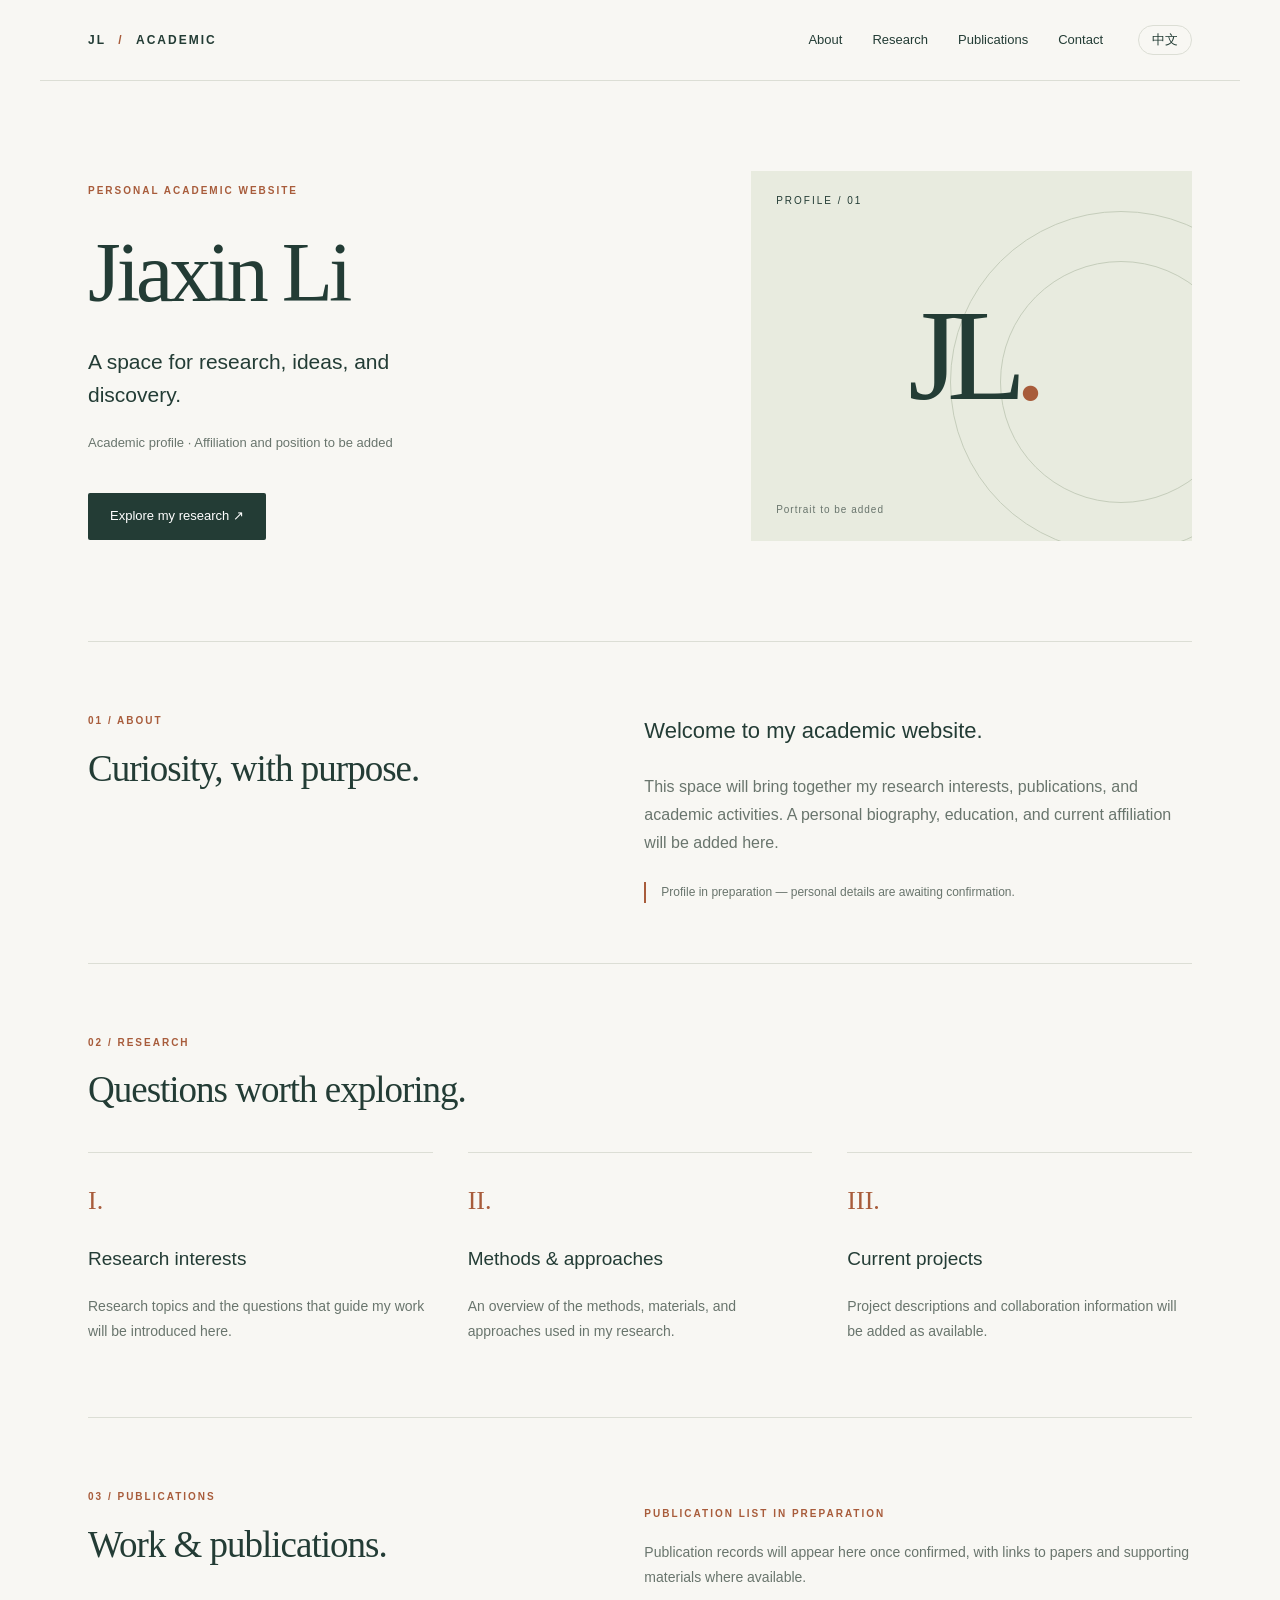
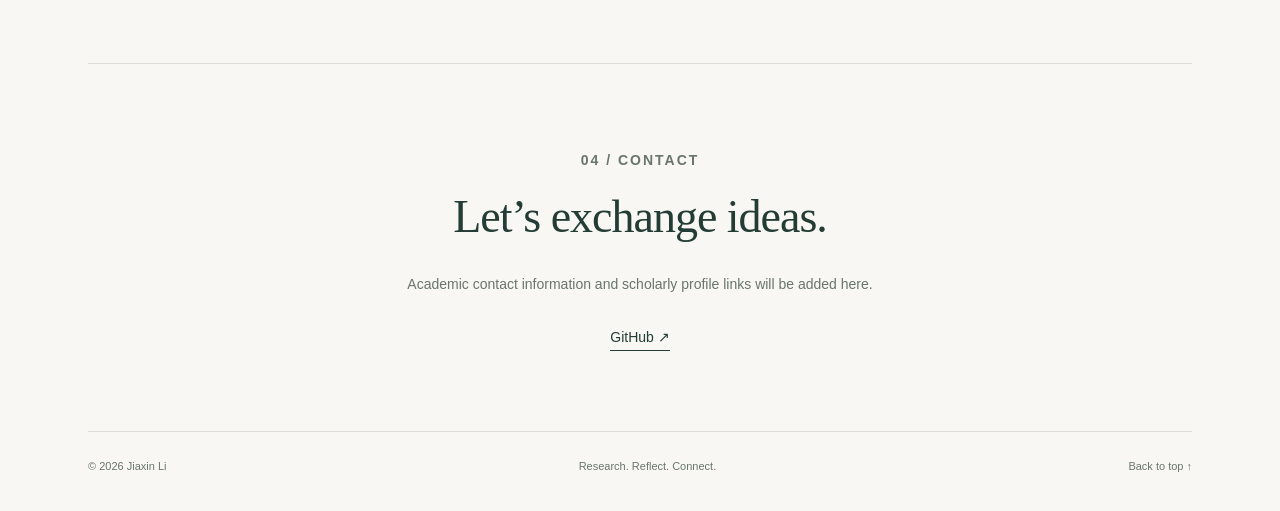
==== index.html @ 2c32c88d "Create bilingual academic homepage and Pages deployment" ====
<!doctype html>
<html lang="en">
<head>
<meta charset="utf-8"><meta name="viewport" content="width=device-width,initial-scale=1">
<meta name="description" content="Jiaxin Li — academic profile, research, and publications.">
<title>Jiaxin Li · Academic Profile</title>
<link rel="stylesheet" href="style.css"><script src="script.js" defer></script>
</head>
<body>
<header class="topbar"><a class="wordmark" href="#home">JL<span> / </span>ACADEMIC</a><nav aria-label="Main navigation"><a href="#about" data-en="About" data-zh="关于">About</a><a href="#research" data-en="Research" data-zh="研究">Research</a><a href="#publications" data-en="Publications" data-zh="论文">Publications</a><a href="#contact" data-en="Contact" data-zh="联系">Contact</a></nav><button id="language" type="button" aria-label="Switch to Chinese">中文</button></header>
<main id="home">
<section class="hero"><div class="hero-copy"><p class="eyebrow" data-en="PERSONAL ACADEMIC WEBSITE" data-zh="个人学术主页">PERSONAL ACADEMIC WEBSITE</p><h1 data-en="Jiaxin Li" data-zh="李佳鑫">Jiaxin Li</h1><p class="hero-subtitle" data-en="A space for research, ideas, and discovery." data-zh="记录研究，分享思考，探索新知。">A space for research, ideas, and discovery.</p><p class="muted" data-en="Academic profile · Affiliation and position to be added" data-zh="学术档案 · 学校与职位待补充">Academic profile · Affiliation and position to be added</p><a class="primary" href="#research" data-en="Explore my research ↗" data-zh="了解我的研究 ↗">Explore my research ↗</a></div><div class="portrait" role="img" aria-label="Monogram placeholder; personal portrait to be added"><span class="portrait-label">PROFILE / 01</span><span class="monogram">JL<span>.</span></span><span class="portrait-caption" data-en="Portrait to be added" data-zh="个人照片待添加">Portrait to be added</span></div></section>
<section id="about" class="section about"><div><p class="eyebrow">01 / <span data-en="ABOUT" data-zh="关于我">ABOUT</span></p><h2 data-en="Curiosity, with purpose." data-zh="以好奇心，探索有意义的问题。">Curiosity, with purpose.</h2></div><div class="section-content"><p class="lead" data-en="Welcome to my academic website." data-zh="欢迎来到我的个人学术主页。">Welcome to my academic website.</p><p data-en="This space will bring together my research interests, publications, and academic activities. A personal biography, education, and current affiliation will be added here." data-zh="这里将汇集我的研究兴趣、论文成果与学术动态。个人简介、教育背景及目前所在机构将在此补充。">This space will bring together my research interests, publications, and academic activities. A personal biography, education, and current affiliation will be added here.</p><div class="note" data-en="Profile in preparation — personal details are awaiting confirmation." data-zh="资料整理中 — 个人信息有待确认。">Profile in preparation — personal details are awaiting confirmation.</div></div></section>
<section id="research" class="section"><div class="section-heading"><p class="eyebrow">02 / <span data-en="RESEARCH" data-zh="研究方向">RESEARCH</span></p><h2 data-en="Questions worth exploring." data-zh="探索值得研究的问题。">Questions worth exploring.</h2></div><div class="research-grid"><article><span class="card-number">I.</span><h3 data-en="Research interests" data-zh="研究兴趣">Research interests</h3><p data-en="Research topics and the questions that guide my work will be introduced here." data-zh="将在这里介绍研究主题与核心问题。">Research topics and the questions that guide my work will be introduced here.</p></article><article><span class="card-number">II.</span><h3 data-en="Methods & approaches" data-zh="研究方法">Methods & approaches</h3><p data-en="An overview of the methods, materials, and approaches used in my research." data-zh="将在这里介绍研究所采用的方法、材料与分析路径。">An overview of the methods, materials, and approaches used in my research.</p></article><article><span class="card-number">III.</span><h3 data-en="Current projects" data-zh="在研项目">Current projects</h3><p data-en="Project descriptions and collaboration information will be added as available." data-zh="将在资料确认后补充在研项目介绍与合作信息。">Project descriptions and collaboration information will be added as available.</p></article></div></section>
<section id="publications" class="section publications"><div><p class="eyebrow">03 / <span data-en="PUBLICATIONS" data-zh="论文成果">PUBLICATIONS</span></p><h2 data-en="Work & publications." data-zh="研究成果与学术论文。">Work & publications.</h2></div><div class="publication-empty"><span class="small-label" data-en="PUBLICATION LIST IN PREPARATION" data-zh="论文列表整理中">PUBLICATION LIST IN PREPARATION</span><p data-en="Publication records will appear here once confirmed, with links to papers and supporting materials where available." data-zh="论文信息确认后将在此展示，并提供可用的论文与补充材料链接。">Publication records will appear here once confirmed, with links to papers and supporting materials where available.</p></div></section>
<section id="contact" class="section contact"><p class="eyebrow">04 / <span data-en="CONTACT" data-zh="联系">CONTACT</span></p><h2 data-en="Let’s exchange ideas." data-zh="让想法在交流中生长。">Let’s exchange ideas.</h2><p data-en="Academic contact information and scholarly profile links will be added here." data-zh="公开学术邮箱与学术档案链接将在此补充。">Academic contact information and scholarly profile links will be added here.</p><a class="text-link" href="https://github.com/lijiaxin0902" target="_blank" rel="noopener noreferrer">GitHub ↗</a></section>
</main><footer><span>© <span id="year"></span> Jiaxin Li</span><span data-en="Research. Reflect. Connect." data-zh="研究 · 思考 · 连接">Research. Reflect. Connect.</span><a href="#home" data-en="Back to top ↑" data-zh="返回顶部 ↑">Back to top ↑</a></footer>
</body></html>
---- style.css ----
:root{--paper:#f8f7f3;--ink:#233c35;--muted:#69756d;--line:#dcded5;--accent:#a85c3b}*{box-sizing:border-box}html{scroll-behavior:smooth;scroll-padding-top:95px}body{margin:0;background:var(--paper);color:var(--ink);font-family:Arial,"Microsoft YaHei",sans-serif;font-size:16px;line-height:1.75}a{color:inherit;text-decoration:none}button,a{-webkit-tap-highlight-color:transparent}a:focus-visible,button:focus-visible{outline:3px solid var(--accent);outline-offset:5px}.topbar{max-width:1200px;margin:auto;padding:25px 48px;display:flex;align-items:center;gap:35px;border-bottom:1px solid var(--line)}.wordmark{font-size:12px;font-weight:700;letter-spacing:2px;white-space:nowrap}.wordmark span{color:var(--accent);padding:0 7px}nav{display:flex;gap:30px;margin-left:auto;font-size:13px}nav a:hover,.text-link:hover{color:var(--accent)}button{border:1px solid var(--line);border-radius:20px;padding:5px 13px;color:var(--ink);background:transparent;cursor:pointer}main,footer{max-width:1104px;margin:auto}.hero{display:grid;grid-template-columns:1.3fr 1fr;align-items:center;gap:90px;padding:90px 0 100px}.eyebrow,.small-label{font-size:10px;letter-spacing:2px;font-weight:700;color:var(--accent)}h1,h2,.monogram{font-family:Georgia,"Songti SC",serif;font-weight:400;line-height:1.15}h1{font-size:84px;letter-spacing:-4px;margin:25px 0}h2{font-size:37px;letter-spacing:-1px;margin:18px 0 28px}h3{font-size:19px;font-weight:500}.hero-subtitle{font-size:21px;max-width:390px;line-height:1.55}.muted{font-size:13px;color:var(--muted)}.primary{display:inline-block;margin-top:25px;background:var(--ink);color:white;padding:12px 22px;font-size:13px;border-radius:2px}.primary:hover{background:#3c574c}.portrait{height:370px;background:#e8ebdf;position:relative;overflow:hidden;display:flex;align-items:center;justify-content:center}.portrait:before,.portrait:after{content:"";position:absolute;border:1px solid #c5cdbb;border-radius:50%;width:340px;height:340px;right:-100px;top:40px}.portrait:after{width:240px;height:240px;right:-50px;top:90px}.monogram{font-size:130px;z-index:1;letter-spacing:-12px}.monogram span{color:var(--accent)}.portrait-label,.portrait-caption{position:absolute;left:25px;font-size:10px;letter-spacing:2px}.portrait-label{top:21px}.portrait-caption{bottom:23px;color:var(--muted);letter-spacing:1px}.section{padding:60px 0;border-top:1px solid var(--line)}.about{display:grid;grid-template-columns:1fr 1.2fr;gap:100px}.section-content p{color:var(--muted)}.section-content .lead{font-size:22px;color:var(--ink);margin-top:10px}.note{font-size:12px;border-left:2px solid var(--accent);padding-left:15px;margin-top:25px;color:var(--muted)}.research-grid{display:grid;grid-template-columns:repeat(3,1fr);gap:35px;margin-top:40px}.research-grid article{border-top:1px solid var(--line);padding:25px 0 0}.card-number{font-family:Georgia,serif;font-size:26px;color:var(--accent)}.research-grid p,.publication-empty p,.contact p{font-size:14px;color:var(--muted)}.publications{display:grid;grid-template-columns:1fr 1.2fr;gap:100px}.publication-empty{padding-top:20px}.contact{text-align:center;padding:70px 0 80px}.contact h2{font-size:46px}.text-link{display:inline-block;border-bottom:1px solid var(--ink);margin-top:15px;font-size:14px}footer{display:flex;justify-content:space-between;border-top:1px solid var(--line);padding:25px 0 35px;font-size:11px;color:var(--muted)}@media(min-width:1500px){.hero{padding-top:110px;padding-bottom:120px}}@media(max-width:1200px){main,footer{margin-left:48px;margin-right:48px}.hero{gap:50px}h1{font-size:72px}}@media(max-width:760px){.topbar{padding:20px 24px;gap:15px;flex-wrap:wrap}.wordmark{margin-right:auto}nav{order:3;width:100%;justify-content:space-between;gap:10px;font-size:12px}main,footer{margin-left:24px;margin-right:24px}.hero{grid-template-columns:1fr;gap:35px;padding:48px 0}.hero h1{font-size:64px}.portrait{height:280px}.about,.publications{grid-template-columns:1fr;gap:5px}.section{padding:40px 0}h2{font-size:32px}.research-grid{grid-template-columns:1fr;gap:20px;margin-top:20px}.research-grid article{padding-top:18px}.research-grid h3{margin:8px 0}.contact h2{font-size:36px}footer{flex-wrap:wrap;gap:15px}footer>span:nth-child(2){display:none}}@media(prefers-reduced-motion:reduce){html{scroll-behavior:auto}}
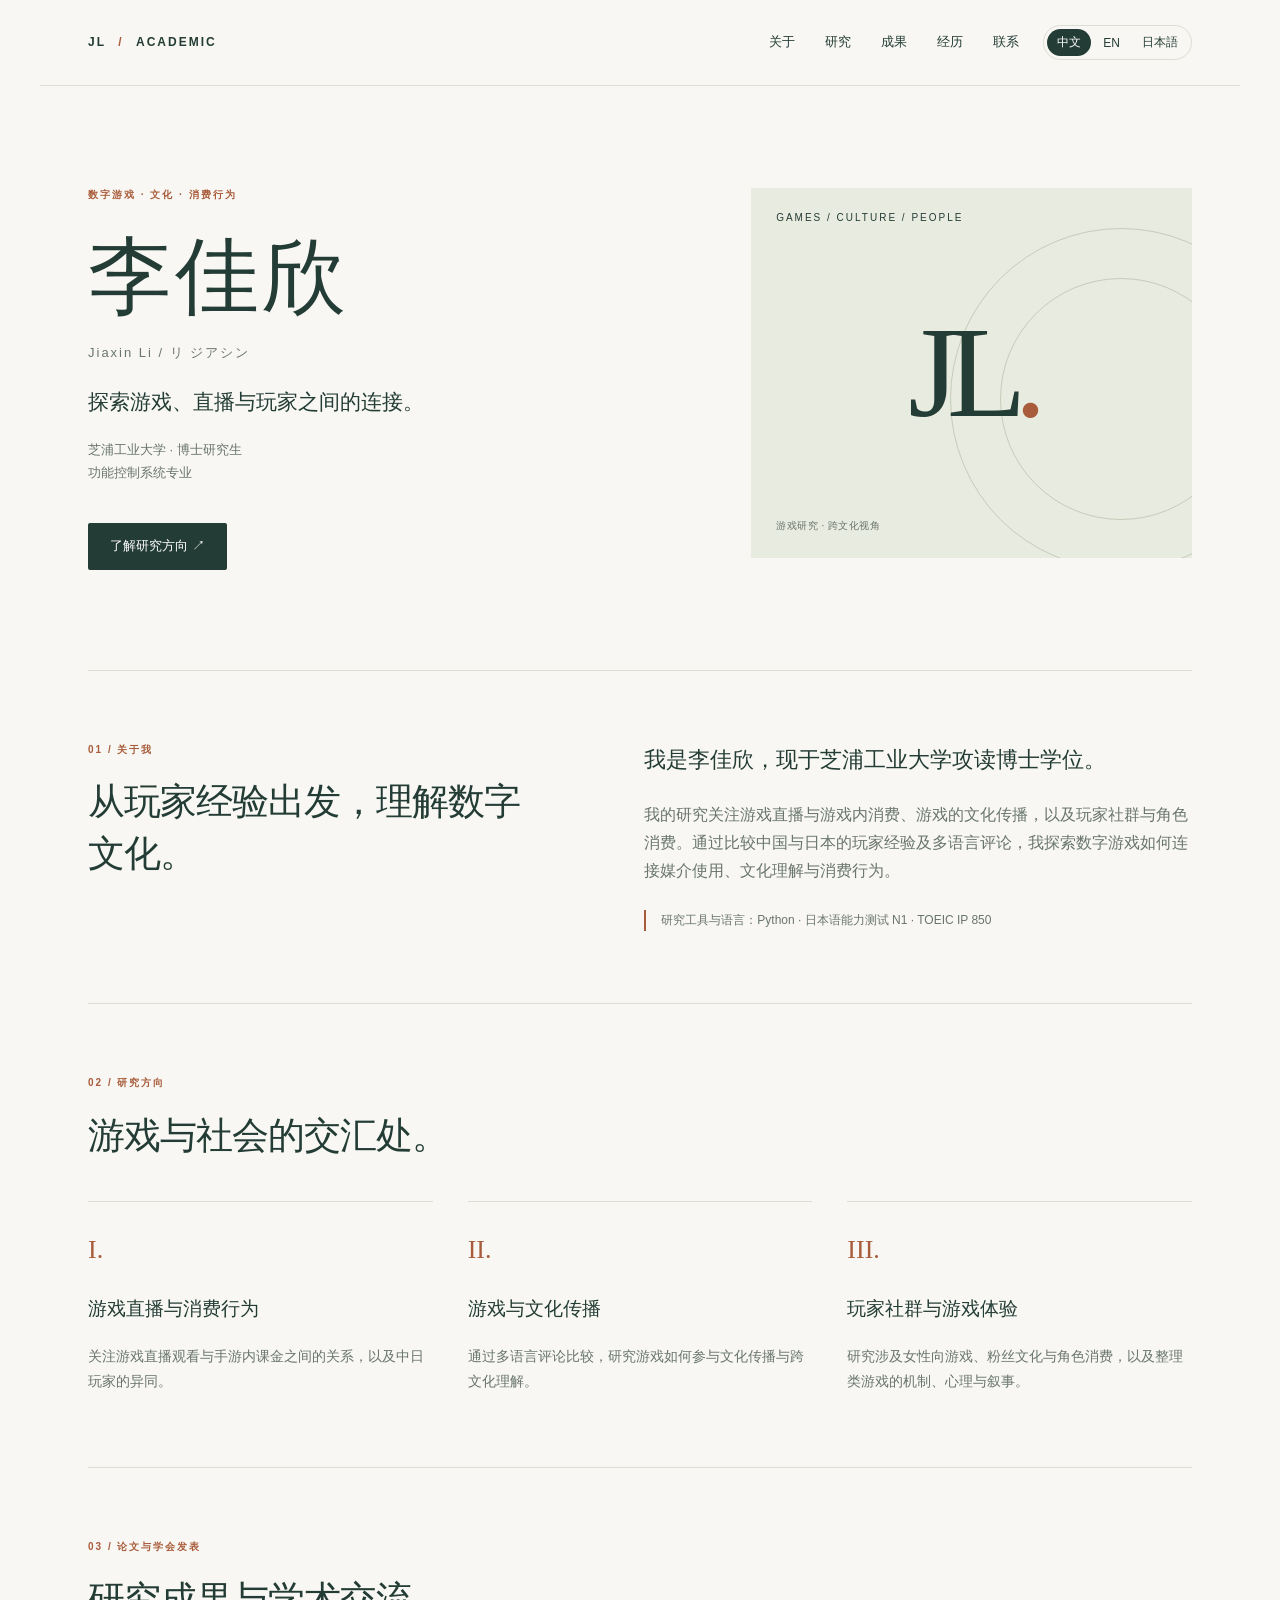
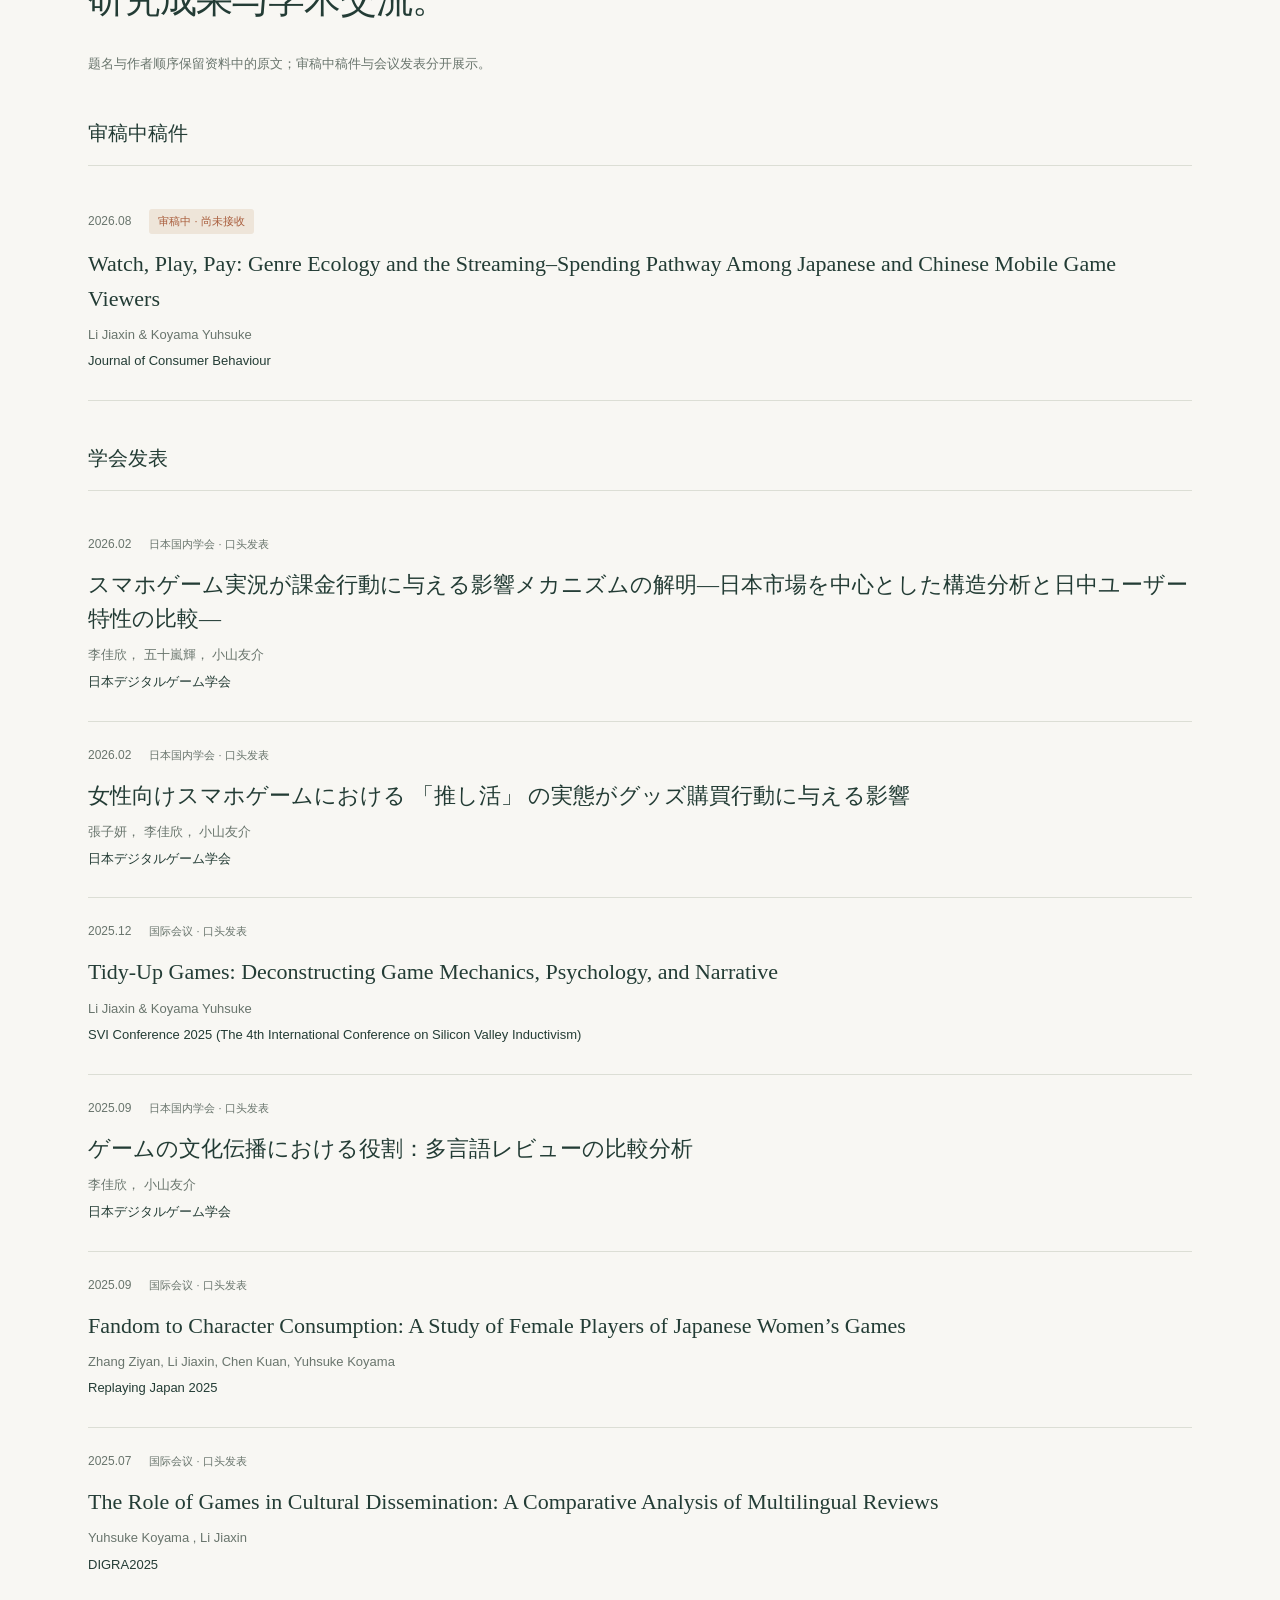
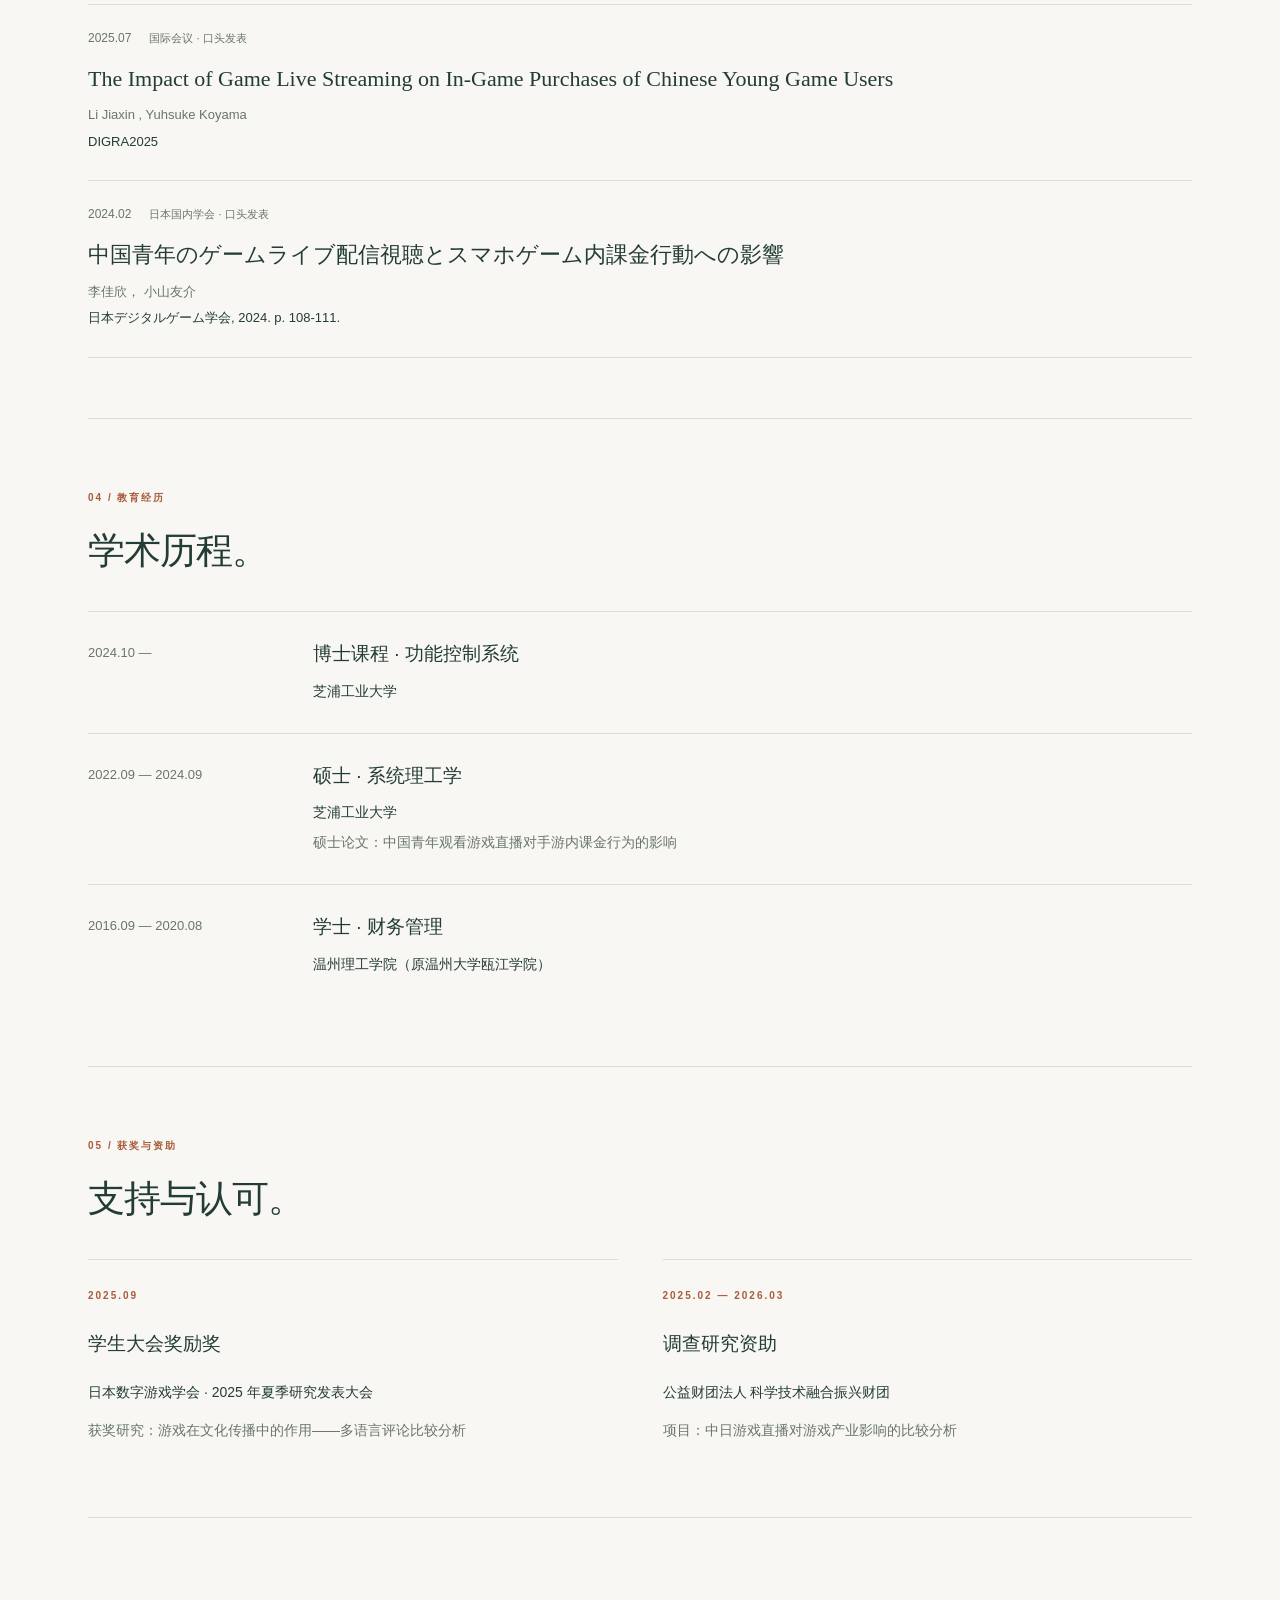
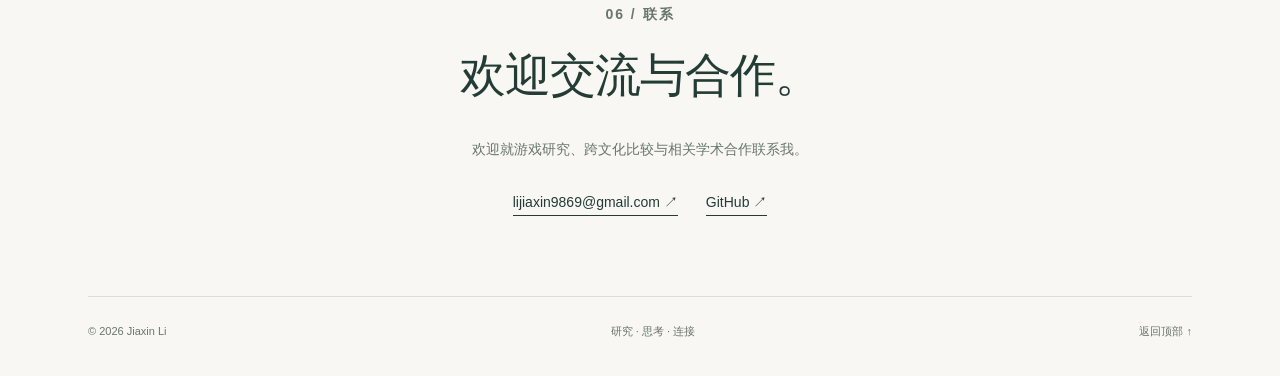
==== commit 467ee9bd: "Add Chinese English Japanese profiles and academic records" ====
--- a/index.html
+++ b/index.html
@@ -1,18 +1,88 @@
 <!doctype html>
-<html lang="en">
+<html lang="zh-CN">
 <head>
 <meta charset="utf-8"><meta name="viewport" content="width=device-width,initial-scale=1">
-<meta name="description" content="Jiaxin Li — academic profile, research, and publications.">
-<title>Jiaxin Li · Academic Profile</title>
+<meta name="description" content="李佳欣的个人学术主页：数字游戏、直播与消费行为、跨文化研究。">
+<title>李佳欣 · 个人学术主页</title>
 <link rel="stylesheet" href="style.css"><script src="script.js" defer></script>
-</head>
-<body>
-<header class="topbar"><a class="wordmark" href="#home">JL<span> / </span>ACADEMIC</a><nav aria-label="Main navigation"><a href="#about" data-en="About" data-zh="关于">About</a><a href="#research" data-en="Research" data-zh="研究">Research</a><a href="#publications" data-en="Publications" data-zh="论文">Publications</a><a href="#contact" data-en="Contact" data-zh="联系">Contact</a></nav><button id="language" type="button" aria-label="Switch to Chinese">中文</button></header>
-<main id="home">
-<section class="hero"><div class="hero-copy"><p class="eyebrow" data-en="PERSONAL ACADEMIC WEBSITE" data-zh="个人学术主页">PERSONAL ACADEMIC WEBSITE</p><h1 data-en="Jiaxin Li" data-zh="李佳鑫">Jiaxin Li</h1><p class="hero-subtitle" data-en="A space for research, ideas, and discovery." data-zh="记录研究，分享思考，探索新知。">A space for research, ideas, and discovery.</p><p class="muted" data-en="Academic profile · Affiliation and position to be added" data-zh="学术档案 · 学校与职位待补充">Academic profile · Affiliation and position to be added</p><a class="primary" href="#research" data-en="Explore my research ↗" data-zh="了解我的研究 ↗">Explore my research ↗</a></div><div class="portrait" role="img" aria-label="Monogram placeholder; personal portrait to be added"><span class="portrait-label">PROFILE / 01</span><span class="monogram">JL<span>.</span></span><span class="portrait-caption" data-en="Portrait to be added" data-zh="个人照片待添加">Portrait to be added</span></div></section>
-<section id="about" class="section about"><div><p class="eyebrow">01 / <span data-en="ABOUT" data-zh="关于我">ABOUT</span></p><h2 data-en="Curiosity, with purpose." data-zh="以好奇心，探索有意义的问题。">Curiosity, with purpose.</h2></div><div class="section-content"><p class="lead" data-en="Welcome to my academic website." data-zh="欢迎来到我的个人学术主页。">Welcome to my academic website.</p><p data-en="This space will bring together my research interests, publications, and academic activities. A personal biography, education, and current affiliation will be added here." data-zh="这里将汇集我的研究兴趣、论文成果与学术动态。个人简介、教育背景及目前所在机构将在此补充。">This space will bring together my research interests, publications, and academic activities. A personal biography, education, and current affiliation will be added here.</p><div class="note" data-en="Profile in preparation — personal details are awaiting confirmation." data-zh="资料整理中 — 个人信息有待确认。">Profile in preparation — personal details are awaiting confirmation.</div></div></section>
-<section id="research" class="section"><div class="section-heading"><p class="eyebrow">02 / <span data-en="RESEARCH" data-zh="研究方向">RESEARCH</span></p><h2 data-en="Questions worth exploring." data-zh="探索值得研究的问题。">Questions worth exploring.</h2></div><div class="research-grid"><article><span class="card-number">I.</span><h3 data-en="Research interests" data-zh="研究兴趣">Research interests</h3><p data-en="Research topics and the questions that guide my work will be introduced here." data-zh="将在这里介绍研究主题与核心问题。">Research topics and the questions that guide my work will be introduced here.</p></article><article><span class="card-number">II.</span><h3 data-en="Methods & approaches" data-zh="研究方法">Methods & approaches</h3><p data-en="An overview of the methods, materials, and approaches used in my research." data-zh="将在这里介绍研究所采用的方法、材料与分析路径。">An overview of the methods, materials, and approaches used in my research.</p></article><article><span class="card-number">III.</span><h3 data-en="Current projects" data-zh="在研项目">Current projects</h3><p data-en="Project descriptions and collaboration information will be added as available." data-zh="将在资料确认后补充在研项目介绍与合作信息。">Project descriptions and collaboration information will be added as available.</p></article></div></section>
-<section id="publications" class="section publications"><div><p class="eyebrow">03 / <span data-en="PUBLICATIONS" data-zh="论文成果">PUBLICATIONS</span></p><h2 data-en="Work & publications." data-zh="研究成果与学术论文。">Work & publications.</h2></div><div class="publication-empty"><span class="small-label" data-en="PUBLICATION LIST IN PREPARATION" data-zh="论文列表整理中">PUBLICATION LIST IN PREPARATION</span><p data-en="Publication records will appear here once confirmed, with links to papers and supporting materials where available." data-zh="论文信息确认后将在此展示，并提供可用的论文与补充材料链接。">Publication records will appear here once confirmed, with links to papers and supporting materials where available.</p></div></section>
-<section id="contact" class="section contact"><p class="eyebrow">04 / <span data-en="CONTACT" data-zh="联系">CONTACT</span></p><h2 data-en="Let’s exchange ideas." data-zh="让想法在交流中生长。">Let’s exchange ideas.</h2><p data-en="Academic contact information and scholarly profile links will be added here." data-zh="公开学术邮箱与学术档案链接将在此补充。">Academic contact information and scholarly profile links will be added here.</p><a class="text-link" href="https://github.com/lijiaxin0902" target="_blank" rel="noopener noreferrer">GitHub ↗</a></section>
-</main><footer><span>© <span id="year"></span> Jiaxin Li</span><span data-en="Research. Reflect. Connect." data-zh="研究 · 思考 · 连接">Research. Reflect. Connect.</span><a href="#home" data-en="Back to top ↑" data-zh="返回顶部 ↑">Back to top ↑</a></footer>
-</body></html>
+</head><body>
+<header class="topbar"><a class="wordmark" href="#home" aria-label="Jiaxin Li · Home">JL<span> / </span>ACADEMIC</a><nav aria-label="站内导航">
+<a data-zh="关于" data-en="About" data-ja="紹介" href="#about">关于</a>
+<a data-zh="研究" data-en="Research" data-ja="研究" href="#research">研究</a>
+<a data-zh="成果" data-en="Work" data-ja="研究業績" href="#publications">成果</a>
+<a data-zh="经历" data-en="Education" data-ja="学歴" href="#education">经历</a>
+<a data-zh="联系" data-en="Contact" data-ja="連絡先" href="#contact">联系</a>
+</nav><div class="language-switch" role="group" aria-label="语言 / Language / 言語">
+<button type="button" data-language="zh" aria-pressed="true" lang="zh-CN">中文</button><button type="button" data-language="en" aria-pressed="false" lang="en">EN</button><button type="button" data-language="ja" aria-pressed="false" lang="ja">日本語</button>
+</div></header><main id="home"><section class="hero"><div class="hero-copy">
+<p data-zh="数字游戏 · 文化 · 消费行为" data-en="DIGITAL GAMES · CULTURE · CONSUMPTION" data-ja="デジタルゲーム · 文化 · 消費行動" class="eyebrow">数字游戏 · 文化 · 消费行为</p>
+<h1 data-zh="李佳欣" data-en="Jiaxin Li" data-ja="李 佳欣" >李佳欣</h1>
+<p data-zh="Jiaxin Li / リ ジアシン" data-en="李佳欣 / リ ジアシン" data-ja="リ ジアシン / Jiaxin Li" class="name-reading">Jiaxin Li / リ ジアシン</p>
+<p data-zh="探索游戏、直播与玩家之间的连接。" data-en="Exploring connections between games, streaming, and players." data-ja="ゲーム・配信・プレイヤーのつながりを探る。" class="hero-subtitle">探索游戏、直播与玩家之间的连接。</p>
+<p data-zh="芝浦工业大学 · 博士研究生
+功能控制系统专业" data-en="Doctoral student · Shibaura Institute of Technology
+Functional Control Systems" data-ja="芝浦工業大学 博士課程
+機能制御システム専攻" class="muted affiliation">芝浦工业大学 · 博士研究生
+功能控制系统专业</p>
+<a data-zh="了解研究方向 ↗" data-en="Explore my research ↗" data-ja="研究テーマを見る ↗" class="primary" href="#research">了解研究方向 ↗</a>
+</div><div class="portrait" role="img" aria-label="JL monogram"><span class="portrait-label">GAMES / CULTURE / PEOPLE</span><span class="monogram">JL<span>.</span></span>
+<span data-zh="游戏研究 · 跨文化视角" data-en="Game studies · Cross-cultural perspectives" data-ja="ゲーム研究 · 異文化の視点" class="portrait-caption">游戏研究 · 跨文化视角</span>
+</div></section><section id="about" class="section about"><div>
+<p class="eyebrow">01 / <span data-zh="关于我" data-en="ABOUT" data-ja="紹介" >关于我</span></p>
+<h2 data-zh="从玩家经验出发，理解数字文化。" data-en="Understanding digital culture through player experience." data-ja="プレイヤーの経験から、デジタル文化を考える。" >从玩家经验出发，理解数字文化。</h2>
+</div><div class="section-content">
+<p data-zh="我是李佳欣，现于芝浦工业大学攻读博士学位。" data-en="I am Jiaxin Li, a doctoral student at Shibaura Institute of Technology." data-ja="芝浦工業大学の博士課程に在籍する李佳欣（リ ジアシン）です。" class="lead">我是李佳欣，现于芝浦工业大学攻读博士学位。</p>
+<p data-zh="我的研究关注游戏直播与游戏内消费、游戏的文化传播，以及玩家社群与角色消费。通过比较中国与日本的玩家经验及多语言评论，我探索数字游戏如何连接媒介使用、文化理解与消费行为。" data-en="My research examines game live streaming and in-game spending, cultural dissemination through games, and player communities and character consumption. By comparing player experiences in China and Japan and studying multilingual reviews, I explore connections between media use, cultural understanding, and consumer behaviour." data-ja="ゲームライブ配信とゲーム内課金、ゲームを通じた文化伝播、プレイヤーコミュニティとキャラクター消費を研究しています。日中のプレイヤー経験や多言語レビューの比較を通じて、メディア利用・文化理解・消費行動のつながりを探究しています。" >我的研究关注游戏直播与游戏内消费、游戏的文化传播，以及玩家社群与角色消费。通过比较中国与日本的玩家经验及多语言评论，我探索数字游戏如何连接媒介使用、文化理解与消费行为。</p>
+<p data-zh="研究工具与语言：Python · 日本语能力测试 N1 · TOEIC IP 850" data-en="Tools &amp; languages: Python · JLPT N1 · TOEIC IP 850" data-ja="研究ツール・語学：Python · 日本語能力試験 N1 · TOEIC IP 850" class="note">研究工具与语言：Python · 日本语能力测试 N1 · TOEIC IP 850</p>
+</div></section><section id="research" class="section">
+<p class="eyebrow">02 / <span data-zh="研究方向" data-en="RESEARCH" data-ja="研究テーマ" >研究方向</span></p>
+<h2 data-zh="游戏与社会的交汇处。" data-en="Where games meet society." data-ja="ゲームと社会の交差点。" >游戏与社会的交汇处。</h2>
+<div class="research-grid">
+<article><span class="card-number">I.</span><h3 data-zh="游戏直播与消费行为" data-en="Streaming &amp; consumer behaviour" data-ja="ゲーム配信と消費行動" >游戏直播与消费行为</h3><p data-zh="关注游戏直播观看与手游内课金之间的关系，以及中日玩家的异同。" data-en="Examining the relationship between live-stream viewing and mobile in-game purchases, with a comparative focus on Chinese and Japanese players." data-ja="ゲーム配信視聴とスマホゲーム内課金の関係、および日中プレイヤーの共通点と相違点を分析します。" >关注游戏直播观看与手游内课金之间的关系，以及中日玩家的异同。</p></article>
+<article><span class="card-number">II.</span><h3 data-zh="游戏与文化传播" data-en="Games &amp; cultural dissemination" data-ja="ゲームと文化伝播" >游戏与文化传播</h3><p data-zh="通过多语言评论比较，研究游戏如何参与文化传播与跨文化理解。" data-en="Using comparative analysis of multilingual reviews to study how games contribute to cultural dissemination and cross-cultural understanding." data-ja="多言語レビューの比較分析を通じて、ゲームが文化伝播と異文化理解に果たす役割を考察します。" >通过多语言评论比较，研究游戏如何参与文化传播与跨文化理解。</p></article>
+<article><span class="card-number">III.</span><h3 data-zh="玩家社群与游戏体验" data-en="Player communities &amp; experiences" data-ja="プレイヤーとゲーム体験" >玩家社群与游戏体验</h3><p data-zh="研究涉及女性向游戏、粉丝文化与角色消费，以及整理类游戏的机制、心理与叙事。" data-en="Research topics include women-oriented games, fandom and character consumption, and the mechanics, psychology, and narratives of tidy-up games." data-ja="女性向けゲーム、ファンダムとキャラクター消費、整理ゲームのメカニクス・心理・ナラティブを扱います。" >研究涉及女性向游戏、粉丝文化与角色消费，以及整理类游戏的机制、心理与叙事。</p></article>
+</div></section><section id="publications" class="section works">
+<p class="eyebrow">03 / <span data-zh="论文与学会发表" data-en="PAPERS &amp; PRESENTATIONS" data-ja="論文・学会発表" >论文与学会发表</span></p>
+<h2 data-zh="研究成果与学术交流。" data-en="Research in conversation." data-ja="研究成果と学術交流。" >研究成果与学术交流。</h2>
+<p data-zh="题名与作者顺序保留资料中的原文；审稿中稿件与会议发表分开展示。" data-en="Titles and author order follow the supplied records. Manuscripts under review are listed separately from conference presentations." data-ja="題目と著者順は提供資料の原文を保持し、審査中論文と学会発表を分けて掲載しています。" class="muted">题名与作者顺序保留资料中的原文；审稿中稿件与会议发表分开展示。</p>
+<h3 data-zh="审稿中稿件" data-en="Manuscript under review" data-ja="審査中の論文" class="subheading">审稿中稿件</h3>
+<article class="work-entry"><div class="work-meta"><time datetime="2026-08-07">2026.08</time><span data-zh="审稿中 · 尚未接收" data-en="Under review · Not yet accepted" data-ja="審査中・未採択" class="status review">审稿中 · 尚未接收</span></div><h4 lang="en">Watch, Play, Pay: Genre Ecology and the Streaming–Spending Pathway Among Japanese and Chinese Mobile Game Viewers</h4><p class="authors">Li Jiaxin &amp; Koyama Yuhsuke</p><p class="venue">Journal of Consumer Behaviour</p></article>
+<h3 data-zh="学会发表" data-en="Conference presentations" data-ja="学会発表" class="subheading">学会发表</h3>
+<article class="work-entry"><div class="work-meta"><time datetime="2026-02-22">2026.02</time><span data-zh="日本国内学会 · 口头发表" data-en="Domestic conference (Japan) · Oral presentation" data-ja="国内学会・口頭発表" class="status">日本国内学会 · 口头发表</span></div><h4 lang="ja">スマホゲーム実況が課金行動に与える影響メカニズムの解明―日本市場を中心とした構造分析と日中ユーザー特性の比較―</h4><p class="authors">李佳欣， 五十嵐輝， 小山友介</p><p class="venue">日本デジタルゲーム学会</p></article>
+<article class="work-entry"><div class="work-meta"><time datetime="2026-02-21">2026.02</time><span data-zh="日本国内学会 · 口头发表" data-en="Domestic conference (Japan) · Oral presentation" data-ja="国内学会・口頭発表" class="status">日本国内学会 · 口头发表</span></div><h4 lang="ja">女性向けスマホゲームにおける 「推し活」 の実態がグッズ購買行動に与える影響</h4><p class="authors">張子妍， 李佳欣， 小山友介</p><p class="venue">日本デジタルゲーム学会</p></article>
+<article class="work-entry"><div class="work-meta"><time datetime="2025-12-02">2025.12</time><span data-zh="国际会议 · 口头发表" data-en="International conference · Oral presentation" data-ja="国際学会・口頭発表" class="status">国际会议 · 口头发表</span></div><h4 lang="en">Tidy-Up Games: Deconstructing Game Mechanics, Psychology, and Narrative</h4><p class="authors">Li Jiaxin &amp; Koyama Yuhsuke</p><p class="venue">SVI Conference 2025 (The 4th International Conference on Silicon Valley Inductivism)</p></article>
+<article class="work-entry"><div class="work-meta"><time datetime="2025-09-12">2025.09</time><span data-zh="日本国内学会 · 口头发表" data-en="Domestic conference (Japan) · Oral presentation" data-ja="国内学会・口頭発表" class="status">日本国内学会 · 口头发表</span></div><h4 lang="ja">ゲームの文化伝播における役割：多言語レビューの比較分析</h4><p class="authors">李佳欣， 小山友介</p><p class="venue">日本デジタルゲーム学会</p></article>
+<article class="work-entry"><div class="work-meta"><time datetime="2025-09-03">2025.09</time><span data-zh="国际会议 · 口头发表" data-en="International conference · Oral presentation" data-ja="国際学会・口頭発表" class="status">国际会议 · 口头发表</span></div><h4 lang="en">Fandom to Character Consumption: A Study of Female Players of Japanese Women’s Games</h4><p class="authors">Zhang Ziyan, Li Jiaxin, Chen Kuan, Yuhsuke Koyama</p><p class="venue">Replaying Japan 2025</p></article>
+<article class="work-entry"><div class="work-meta"><time datetime="2025-07-01">2025.07</time><span data-zh="国际会议 · 口头发表" data-en="International conference · Oral presentation" data-ja="国際学会・口頭発表" class="status">国际会议 · 口头发表</span></div><h4 lang="en">The Role of Games in Cultural Dissemination: A Comparative Analysis of Multilingual Reviews</h4><p class="authors">Yuhsuke Koyama , Li Jiaxin</p><p class="venue">DIGRA2025</p></article>
+<article class="work-entry"><div class="work-meta"><time datetime="2025-07-01">2025.07</time><span data-zh="国际会议 · 口头发表" data-en="International conference · Oral presentation" data-ja="国際学会・口頭発表" class="status">国际会议 · 口头发表</span></div><h4 lang="en">The Impact of Game Live Streaming on In-Game Purchases of Chinese Young Game Users</h4><p class="authors">Li Jiaxin , Yuhsuke Koyama</p><p class="venue">DIGRA2025</p></article>
+<article class="work-entry"><div class="work-meta"><time datetime="2024-02-01">2024.02</time><span data-zh="日本国内学会 · 口头发表" data-en="Domestic conference (Japan) · Oral presentation" data-ja="国内学会・口頭発表" class="status">日本国内学会 · 口头发表</span></div><h4 lang="ja">中国青年のゲームライブ配信視聴とスマホゲーム内課金行動への影響</h4><p class="authors">李佳欣， 小山友介</p><p class="venue">日本デジタルゲーム学会, 2024. p. 108-111.</p></article>
+</section><section id="education" class="section">
+<p class="eyebrow">04 / <span data-zh="教育经历" data-en="EDUCATION" data-ja="学歴" >教育经历</span></p>
+<h2 data-zh="学术历程。" data-en="Academic journey." data-ja="これまでの歩み。" >学术历程。</h2>
+<div class="timeline">
+<article class="timeline-entry"><span class="timeline-date">2024.10 —</span><div><h3 data-zh="博士课程 · 功能控制系统" data-en="Doctoral program · Functional Control Systems" data-ja="博士課程・機能制御システム専攻" >博士课程 · 功能控制系统</h3><p data-zh="芝浦工业大学" data-en="Shibaura Institute of Technology" data-ja="芝浦工業大学" >芝浦工业大学</p>
+</div></article>
+<article class="timeline-entry"><span class="timeline-date">2022.09 — 2024.09</span><div><h3 data-zh="硕士 · 系统理工学" data-en="Master’s degree · Systems Engineering and Science" data-ja="修士・システム理工学専攻" >硕士 · 系统理工学</h3><p data-zh="芝浦工业大学" data-en="Shibaura Institute of Technology" data-ja="芝浦工業大学" >芝浦工业大学</p>
+<p data-zh="硕士论文：中国青年观看游戏直播对手游内课金行为的影响" data-en="Master’s thesis: The influence of game live-stream viewing on in-game purchases among young Chinese mobile game users." data-ja="修士論文：中国青年のゲームライブ配信視聴とスマホゲーム内課金行動への影響" class="muted">硕士论文：中国青年观看游戏直播对手游内课金行为的影响</p>
+</div></article>
+<article class="timeline-entry"><span class="timeline-date">2016.09 — 2020.08</span><div><h3 data-zh="学士 · 财务管理" data-en="Bachelor’s degree · Financial Management" data-ja="学士・財務管理専攻" >学士 · 财务管理</h3><p data-zh="温州理工学院（原温州大学瓯江学院）" data-en="Wenzhou University of Technology (formerly Oujiang College, Wenzhou University)" data-ja="温州理工学院（旧・温州大学甌江学院）" >温州理工学院（原温州大学瓯江学院）</p>
+</div></article>
+</div></section><section id="awards" class="section">
+<p class="eyebrow">05 / <span data-zh="获奖与资助" data-en="AWARDS &amp; FUNDING" data-ja="受賞・研究助成" >获奖与资助</span></p>
+<h2 data-zh="支持与认可。" data-en="Support &amp; recognition." data-ja="研究への支援と評価。" >支持与认可。</h2>
+<div class="award-grid"><article><span class="small-label">2025.09</span>
+<h3 data-zh="学生大会奖励奖" data-en="Student Encouragement Award" data-ja="学生大会奨励賞" >学生大会奖励奖</h3>
+<p data-zh="日本数字游戏学会 · 2025 年夏季研究发表大会" data-en="Digital Games Research Association Japan · 2025 Summer Research Conference" data-ja="日本デジタルゲーム学会・2025年度 夏季研究発表大会" >日本数字游戏学会 · 2025 年夏季研究发表大会</p>
+<p data-zh="获奖研究：游戏在文化传播中的作用——多语言评论比较分析" data-en="Awarded research: The Role of Games in Cultural Dissemination: A Comparative Analysis of Multilingual Reviews" data-ja="受賞題目：ゲームの文化伝播における役割：多言語レビューの比較分析" class="muted">获奖研究：游戏在文化传播中的作用——多语言评论比较分析</p>
+</article><article><span class="small-label">2025.02 — 2026.03</span>
+<h3 data-zh="调查研究资助" data-en="Survey research grant" data-ja="調査研究補助金" >调查研究资助</h3>
+<p data-zh="公益财团法人 科学技术融合振兴财团" data-en="公益財団法人 科学技術融合振興財団" data-ja="公益財団法人 科学技術融合振興財団" >公益财团法人 科学技术融合振兴财团</p>
+<p data-zh="项目：中日游戏直播对游戏产业影响的比较分析" data-en="Project: A comparative analysis of the impact of game streaming on the game industry in Japan and China." data-ja="研究課題：日本、中国におけるゲーム配信がゲーム産業に与える影響の比較分析" class="muted">项目：中日游戏直播对游戏产业影响的比较分析</p>
+</article></div></section><section id="contact" class="section contact">
+<p class="eyebrow">06 / <span data-zh="联系" data-en="CONTACT" data-ja="連絡先" >联系</span></p>
+<h2 data-zh="欢迎交流与合作。" data-en="Let’s exchange ideas." data-ja="研究について、お話ししましょう。" >欢迎交流与合作。</h2>
+<p data-zh="欢迎就游戏研究、跨文化比较与相关学术合作联系我。" data-en="For conversations about game studies, cross-cultural research, and academic collaboration, please get in touch." data-ja="ゲーム研究、異文化比較、共同研究に関するご連絡をお待ちしております。" >欢迎就游戏研究、跨文化比较与相关学术合作联系我。</p>
+<div class="contact-links"><a class="text-link" href="mailto:lijiaxin9869@gmail.com">lijiaxin9869@gmail.com ↗</a><a class="text-link" href="https://github.com/lijiaxin0902" target="_blank" rel="noopener noreferrer">GitHub ↗</a></div></section></main><footer><span>© <span id="year"></span> Jiaxin Li</span>
+<span data-zh="研究 · 思考 · 连接" data-en="Research. Reflect. Connect." data-ja="研究・思考・つながり" >研究 · 思考 · 连接</span>
+<a data-zh="返回顶部 ↑" data-en="Back to top ↑" data-ja="トップへ ↑" href="#home">返回顶部 ↑</a>
+</footer></body></html>
--- a/style.css
+++ b/style.css
@@ -1 +1,3 @@
 :root{--paper:#f8f7f3;--ink:#233c35;--muted:#69756d;--line:#dcded5;--accent:#a85c3b}*{box-sizing:border-box}html{scroll-behavior:smooth;scroll-padding-top:95px}body{margin:0;background:var(--paper);color:var(--ink);font-family:Arial,"Microsoft YaHei",sans-serif;font-size:16px;line-height:1.75}a{color:inherit;text-decoration:none}button,a{-webkit-tap-highlight-color:transparent}a:focus-visible,button:focus-visible{outline:3px solid var(--accent);outline-offset:5px}.topbar{max-width:1200px;margin:auto;padding:25px 48px;display:flex;align-items:center;gap:35px;border-bottom:1px solid var(--line)}.wordmark{font-size:12px;font-weight:700;letter-spacing:2px;white-space:nowrap}.wordmark span{color:var(--accent);padding:0 7px}nav{display:flex;gap:30px;margin-left:auto;font-size:13px}nav a:hover,.text-link:hover{color:var(--accent)}button{border:1px solid var(--line);border-radius:20px;padding:5px 13px;color:var(--ink);background:transparent;cursor:pointer}main,footer{max-width:1104px;margin:auto}.hero{display:grid;grid-template-columns:1.3fr 1fr;align-items:center;gap:90px;padding:90px 0 100px}.eyebrow,.small-label{font-size:10px;letter-spacing:2px;font-weight:700;color:var(--accent)}h1,h2,.monogram{font-family:Georgia,"Songti SC",serif;font-weight:400;line-height:1.15}h1{font-size:84px;letter-spacing:-4px;margin:25px 0}h2{font-size:37px;letter-spacing:-1px;margin:18px 0 28px}h3{font-size:19px;font-weight:500}.hero-subtitle{font-size:21px;max-width:390px;line-height:1.55}.muted{font-size:13px;color:var(--muted)}.primary{display:inline-block;margin-top:25px;background:var(--ink);color:white;padding:12px 22px;font-size:13px;border-radius:2px}.primary:hover{background:#3c574c}.portrait{height:370px;background:#e8ebdf;position:relative;overflow:hidden;display:flex;align-items:center;justify-content:center}.portrait:before,.portrait:after{content:"";position:absolute;border:1px solid #c5cdbb;border-radius:50%;width:340px;height:340px;right:-100px;top:40px}.portrait:after{width:240px;height:240px;right:-50px;top:90px}.monogram{font-size:130px;z-index:1;letter-spacing:-12px}.monogram span{color:var(--accent)}.portrait-label,.portrait-caption{position:absolute;left:25px;font-size:10px;letter-spacing:2px}.portrait-label{top:21px}.portrait-caption{bottom:23px;color:var(--muted);letter-spacing:1px}.section{padding:60px 0;border-top:1px solid var(--line)}.about{display:grid;grid-template-columns:1fr 1.2fr;gap:100px}.section-content p{color:var(--muted)}.section-content .lead{font-size:22px;color:var(--ink);margin-top:10px}.note{font-size:12px;border-left:2px solid var(--accent);padding-left:15px;margin-top:25px;color:var(--muted)}.research-grid{display:grid;grid-template-columns:repeat(3,1fr);gap:35px;margin-top:40px}.research-grid article{border-top:1px solid var(--line);padding:25px 0 0}.card-number{font-family:Georgia,serif;font-size:26px;color:var(--accent)}.research-grid p,.publication-empty p,.contact p{font-size:14px;color:var(--muted)}.publications{display:grid;grid-template-columns:1fr 1.2fr;gap:100px}.publication-empty{padding-top:20px}.contact{text-align:center;padding:70px 0 80px}.contact h2{font-size:46px}.text-link{display:inline-block;border-bottom:1px solid var(--ink);margin-top:15px;font-size:14px}footer{display:flex;justify-content:space-between;border-top:1px solid var(--line);padding:25px 0 35px;font-size:11px;color:var(--muted)}@media(min-width:1500px){.hero{padding-top:110px;padding-bottom:120px}}@media(max-width:1200px){main,footer{margin-left:48px;margin-right:48px}.hero{gap:50px}h1{font-size:72px}}@media(max-width:760px){.topbar{padding:20px 24px;gap:15px;flex-wrap:wrap}.wordmark{margin-right:auto}nav{order:3;width:100%;justify-content:space-between;gap:10px;font-size:12px}main,footer{margin-left:24px;margin-right:24px}.hero{grid-template-columns:1fr;gap:35px;padding:48px 0}.hero h1{font-size:64px}.portrait{height:280px}.about,.publications{grid-template-columns:1fr;gap:5px}.section{padding:40px 0}h2{font-size:32px}.research-grid{grid-template-columns:1fr;gap:20px;margin-top:20px}.research-grid article{padding-top:18px}.research-grid h3{margin:8px 0}.contact h2{font-size:36px}footer{flex-wrap:wrap;gap:15px}footer>span:nth-child(2){display:none}}@media(prefers-reduced-motion:reduce){html{scroll-behavior:auto}}
+/* Three languages, academic records, and small-screen navigation. */
+body{font-family:Arial,"Hiragino Kaku Gothic ProN","Yu Gothic","Microsoft YaHei",sans-serif}.topbar{gap:24px}.language-switch{display:flex;gap:2px;flex-shrink:0;border:1px solid var(--line);border-radius:24px;padding:3px}.language-switch button{border:0;padding:5px 10px;border-radius:20px;font-size:12px;white-space:nowrap}.language-switch button[aria-pressed="true"]{background:var(--ink);color:#fff}.language-switch button:hover{box-shadow:inset 0 0 0 1px var(--muted)}.name-reading{color:var(--muted);font-size:13px;letter-spacing:2px;margin-top:-8px}.affiliation{white-space:pre-line}.hero-subtitle{max-width:450px}.hero h1{letter-spacing:-2px}.portrait-caption{letter-spacing:.5px}.works .subheading{margin-top:40px;padding-bottom:14px;border-bottom:1px solid var(--line);font-size:20px}.work-entry{padding:23px 0;border-bottom:1px solid var(--line)}.work-meta{display:flex;gap:18px;align-items:center;font-size:12px;color:var(--muted);flex-wrap:wrap}.work-meta time{font-variant-numeric:tabular-nums}.status{font-size:11px}.status.review{color:var(--accent);background:#eee5d9;border-radius:3px;padding:3px 9px}.work-entry h4{font-family:Georgia,"Yu Mincho","Songti SC",serif;font-weight:400;font-size:22px;line-height:1.55;margin:13px 0 8px;overflow-wrap:anywhere}.authors,.venue{font-size:13px;margin:4px 0;color:var(--muted)}.venue{color:var(--ink)}.timeline-entry{display:grid;grid-template-columns:200px 1fr;gap:25px;padding:25px 0;border-top:1px solid var(--line)}.timeline{margin-top:35px}.timeline-date{font-size:13px;color:var(--muted);padding-top:5px}.timeline-entry h3{margin:0 0 8px}.timeline-entry p{margin:5px 0;font-size:14px}.award-grid{display:grid;grid-template-columns:1fr 1fr;gap:45px;margin-top:35px}.award-grid article{border-top:1px solid var(--line);padding-top:20px}.award-grid p{font-size:14px}.contact-links{display:flex;justify-content:center;gap:28px;flex-wrap:wrap}.contact-links a{overflow-wrap:anywhere}html[lang="zh-CN"] h1,html[lang="ja"] h1{letter-spacing:3px}html[lang="ja"] h2{font-size:32px;line-height:1.5}html[lang="zh-CN"] h2{line-height:1.4}@media(min-width:761px) and (max-width:1000px){.topbar{flex-wrap:wrap}.language-switch{margin-left:auto}nav{order:3;width:100%;justify-content:flex-end}}@media(max-width:760px){.topbar{gap:15px}.language-switch{margin-left:auto}.language-switch button{padding:5px 9px}.topbar nav{justify-content:space-between}.timeline-entry{grid-template-columns:1fr;gap:8px}.award-grid{grid-template-columns:1fr;gap:25px}.work-entry h4{font-size:20px}.hero h1{font-size:60px}.contact-links{gap:12px}.contact{padding:45px 0}.wordmark{font-size:10px;letter-spacing:1px}html[lang="ja"] h2{font-size:27px}}@media(max-width:360px){.topbar{padding-left:16px;padding-right:16px;gap:8px}.language-switch button{padding:5px 7px}.wordmark span{padding:0 3px}}
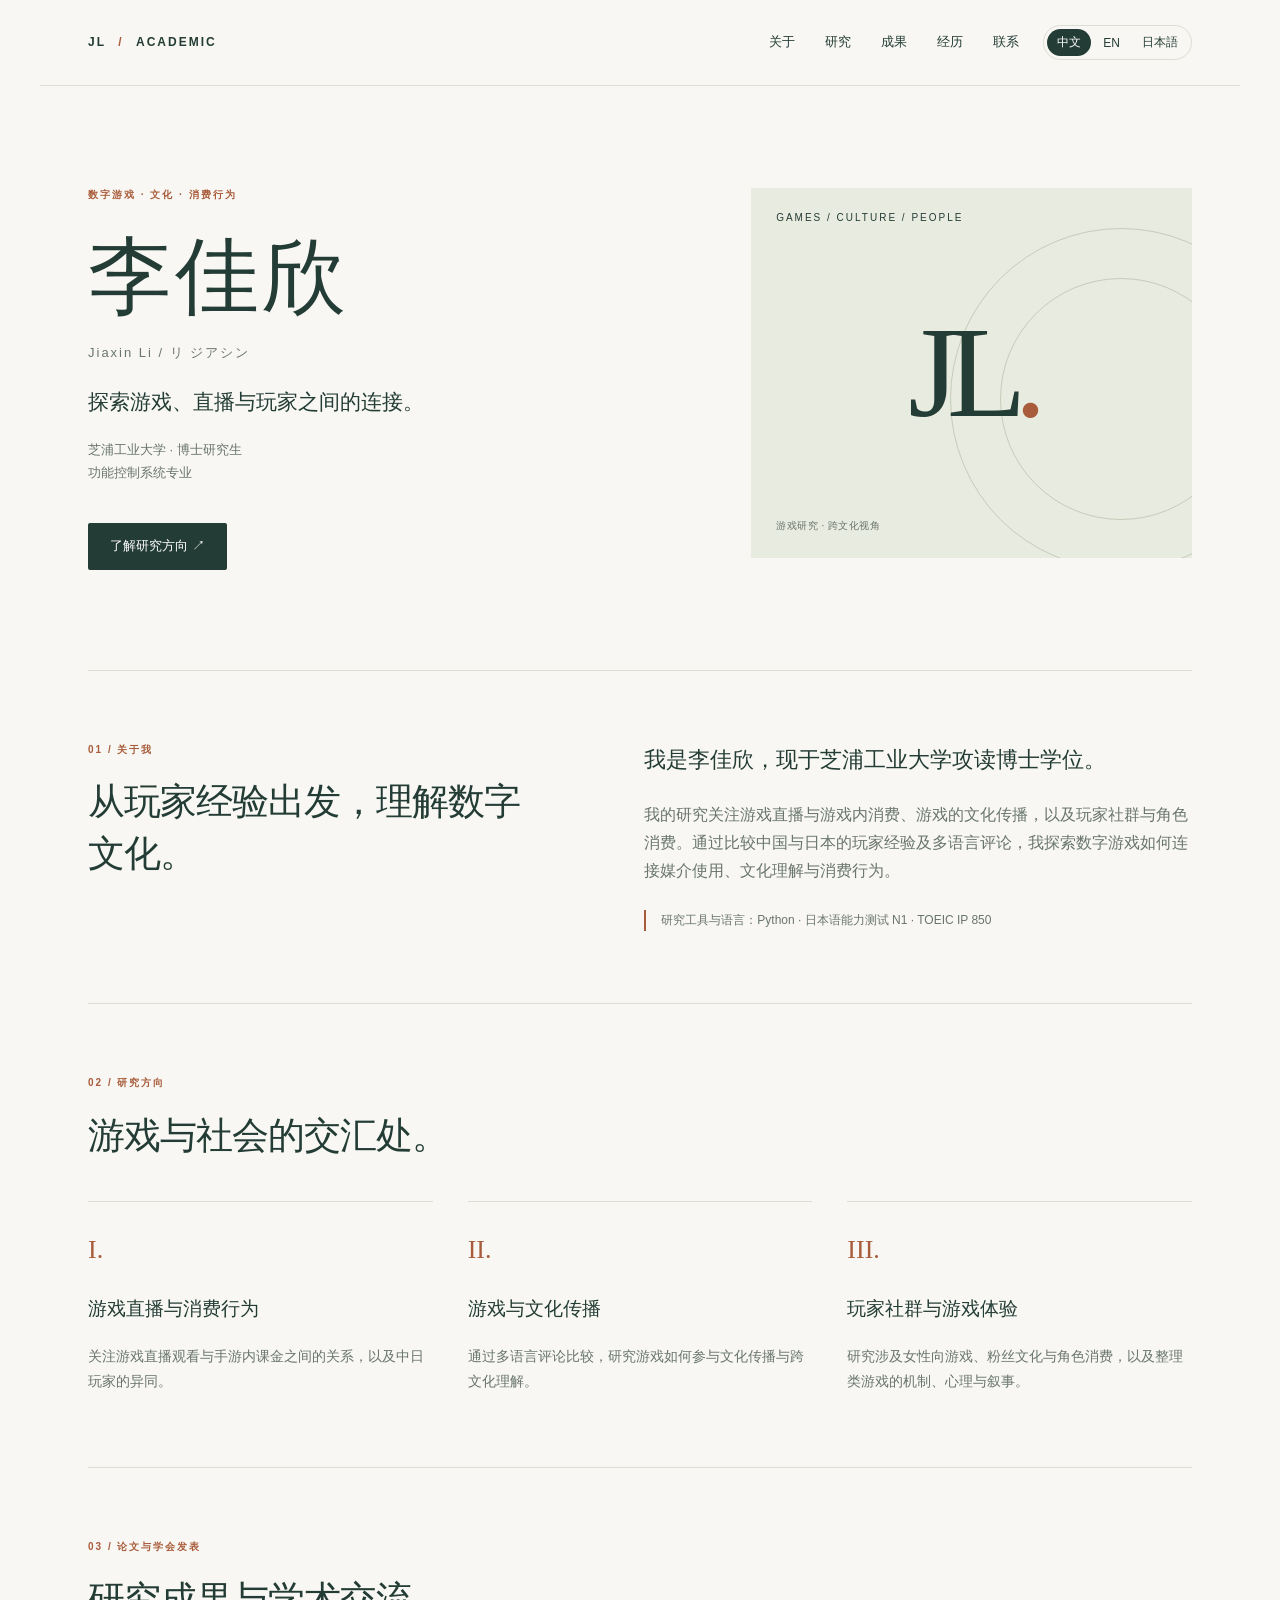
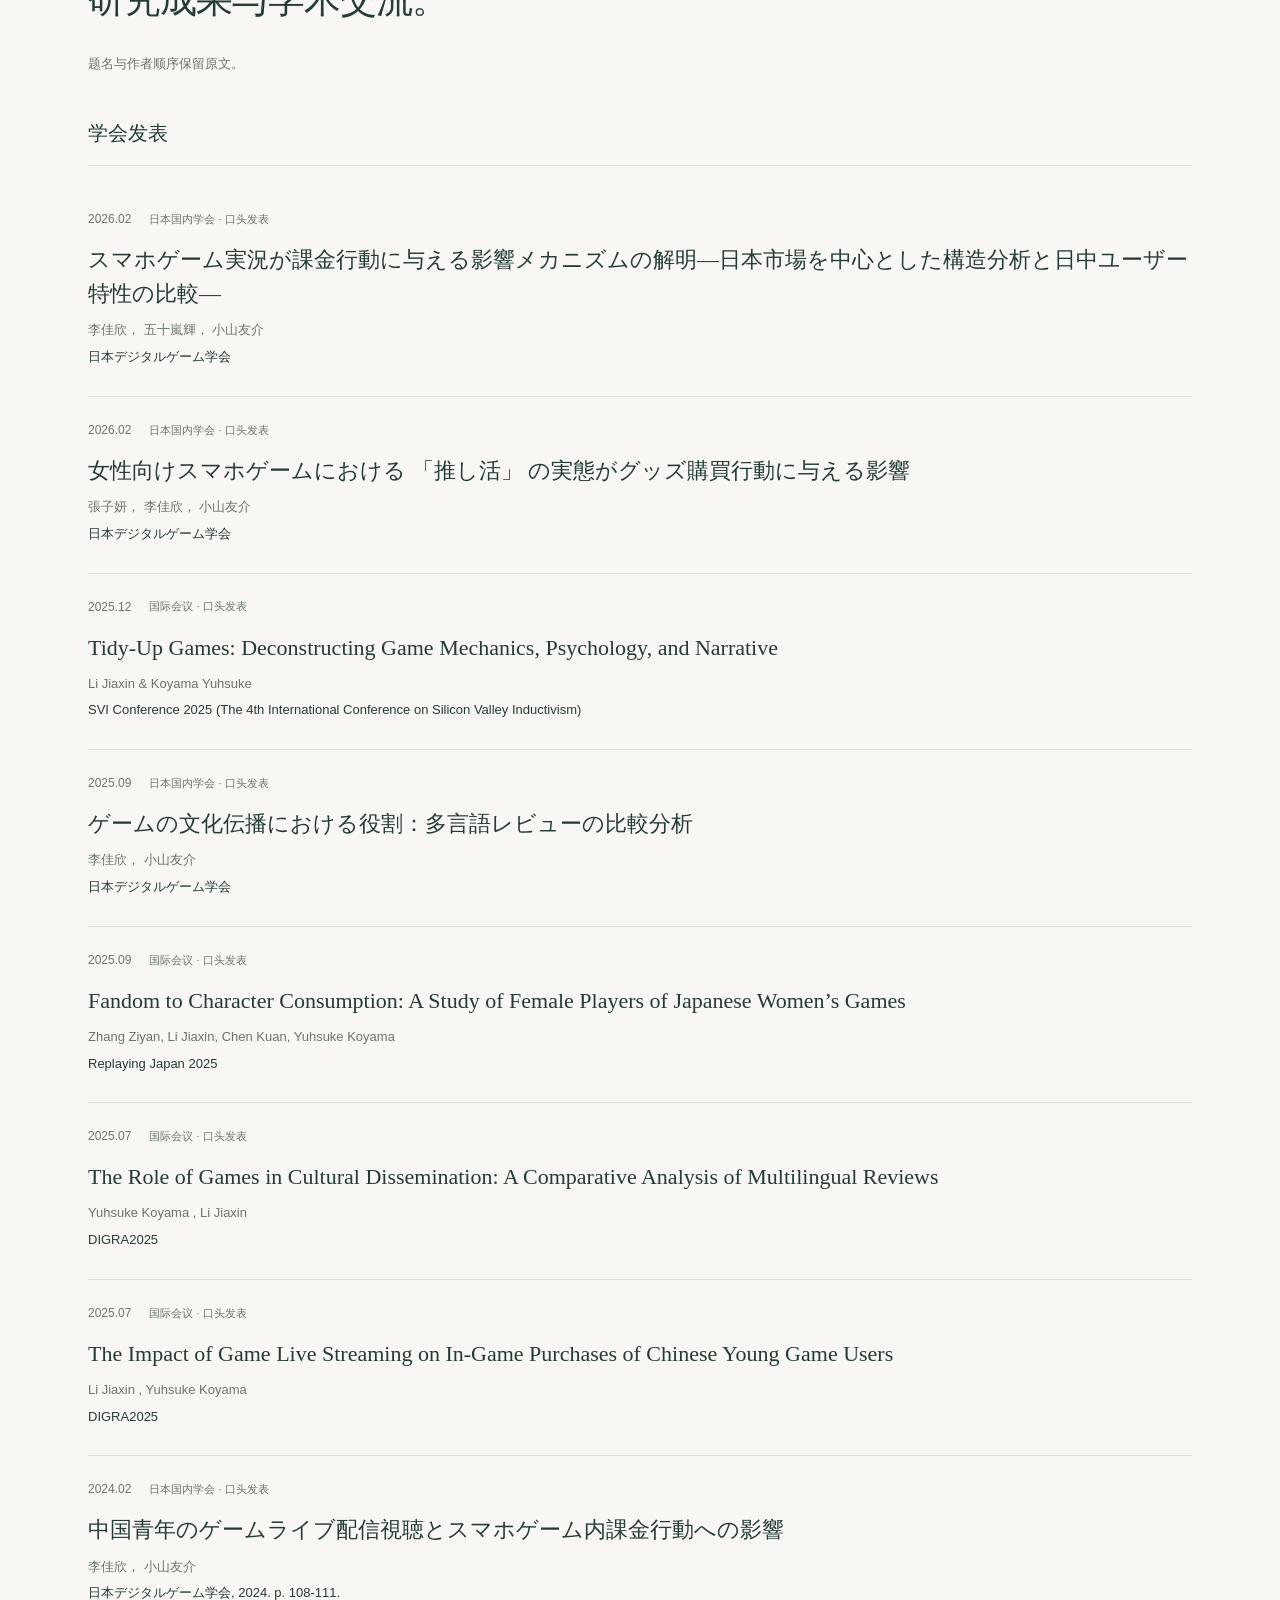
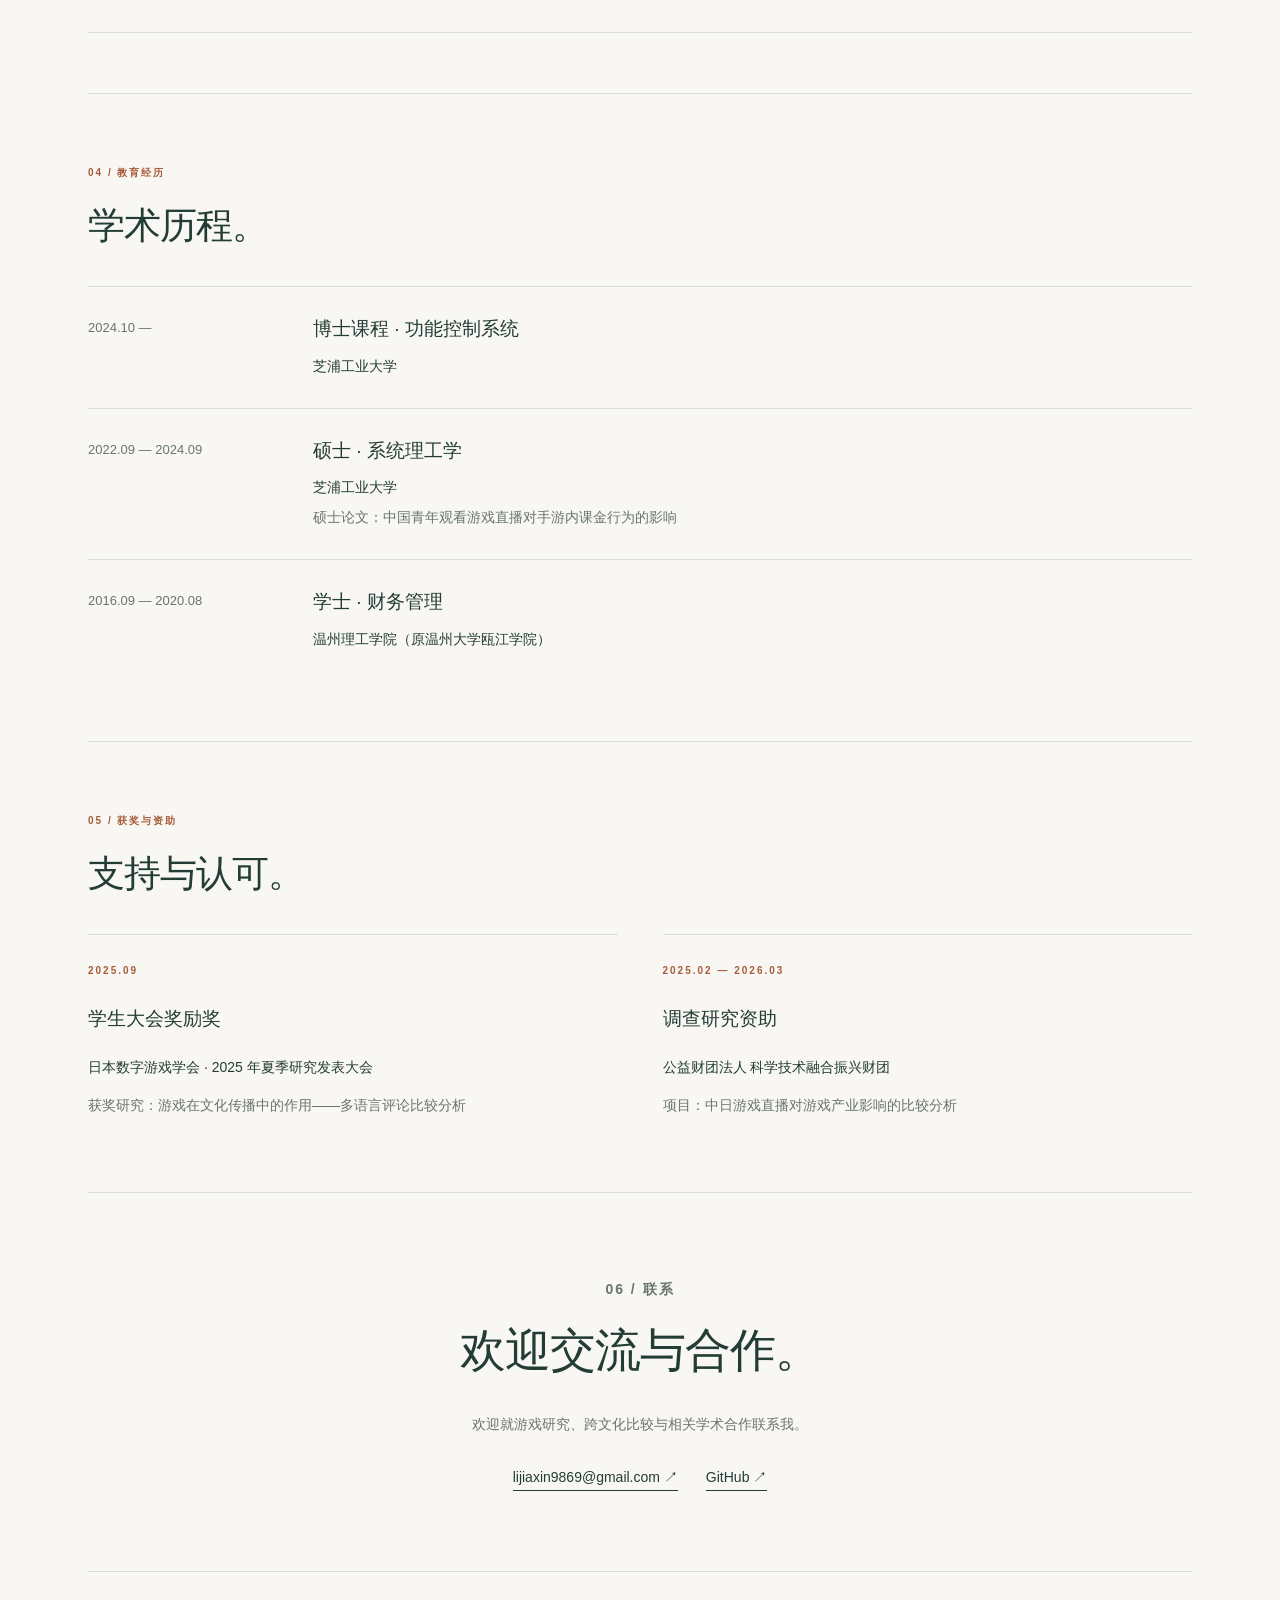
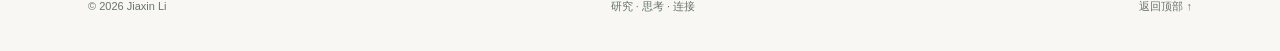
==== commit a6f36523: "Exclude submitted manuscripts from public academic profile" ====
--- a/index.html
+++ b/index.html
@@ -44,9 +44,7 @@
 </div></section><section id="publications" class="section works">
 <p class="eyebrow">03 / <span data-zh="论文与学会发表" data-en="PAPERS &amp; PRESENTATIONS" data-ja="論文・学会発表" >论文与学会发表</span></p>
 <h2 data-zh="研究成果与学术交流。" data-en="Research in conversation." data-ja="研究成果と学術交流。" >研究成果与学术交流。</h2>
-<p data-zh="题名与作者顺序保留资料中的原文；审稿中稿件与会议发表分开展示。" data-en="Titles and author order follow the supplied records. Manuscripts under review are listed separately from conference presentations." data-ja="題目と著者順は提供資料の原文を保持し、審査中論文と学会発表を分けて掲載しています。" class="muted">题名与作者顺序保留资料中的原文；审稿中稿件与会议发表分开展示。</p>
-<h3 data-zh="审稿中稿件" data-en="Manuscript under review" data-ja="審査中の論文" class="subheading">审稿中稿件</h3>
-<article class="work-entry"><div class="work-meta"><time datetime="2026-08-07">2026.08</time><span data-zh="审稿中 · 尚未接收" data-en="Under review · Not yet accepted" data-ja="審査中・未採択" class="status review">审稿中 · 尚未接收</span></div><h4 lang="en">Watch, Play, Pay: Genre Ecology and the Streaming–Spending Pathway Among Japanese and Chinese Mobile Game Viewers</h4><p class="authors">Li Jiaxin &amp; Koyama Yuhsuke</p><p class="venue">Journal of Consumer Behaviour</p></article>
+<p data-zh="题名与作者顺序保留原文。" data-en="Original titles and author order are preserved." data-ja="題目と著者順は原文を保持しています。" class="muted">题名与作者顺序保留原文。</p>
 <h3 data-zh="学会发表" data-en="Conference presentations" data-ja="学会発表" class="subheading">学会发表</h3>
 <article class="work-entry"><div class="work-meta"><time datetime="2026-02-22">2026.02</time><span data-zh="日本国内学会 · 口头发表" data-en="Domestic conference (Japan) · Oral presentation" data-ja="国内学会・口頭発表" class="status">日本国内学会 · 口头发表</span></div><h4 lang="ja">スマホゲーム実況が課金行動に与える影響メカニズムの解明―日本市場を中心とした構造分析と日中ユーザー特性の比較―</h4><p class="authors">李佳欣， 五十嵐輝， 小山友介</p><p class="venue">日本デジタルゲーム学会</p></article>
 <article class="work-entry"><div class="work-meta"><time datetime="2026-02-21">2026.02</time><span data-zh="日本国内学会 · 口头发表" data-en="Domestic conference (Japan) · Oral presentation" data-ja="国内学会・口頭発表" class="status">日本国内学会 · 口头发表</span></div><h4 lang="ja">女性向けスマホゲームにおける 「推し活」 の実態がグッズ購買行動に与える影響</h4><p class="authors">張子妍， 李佳欣， 小山友介</p><p class="venue">日本デジタルゲーム学会</p></article>
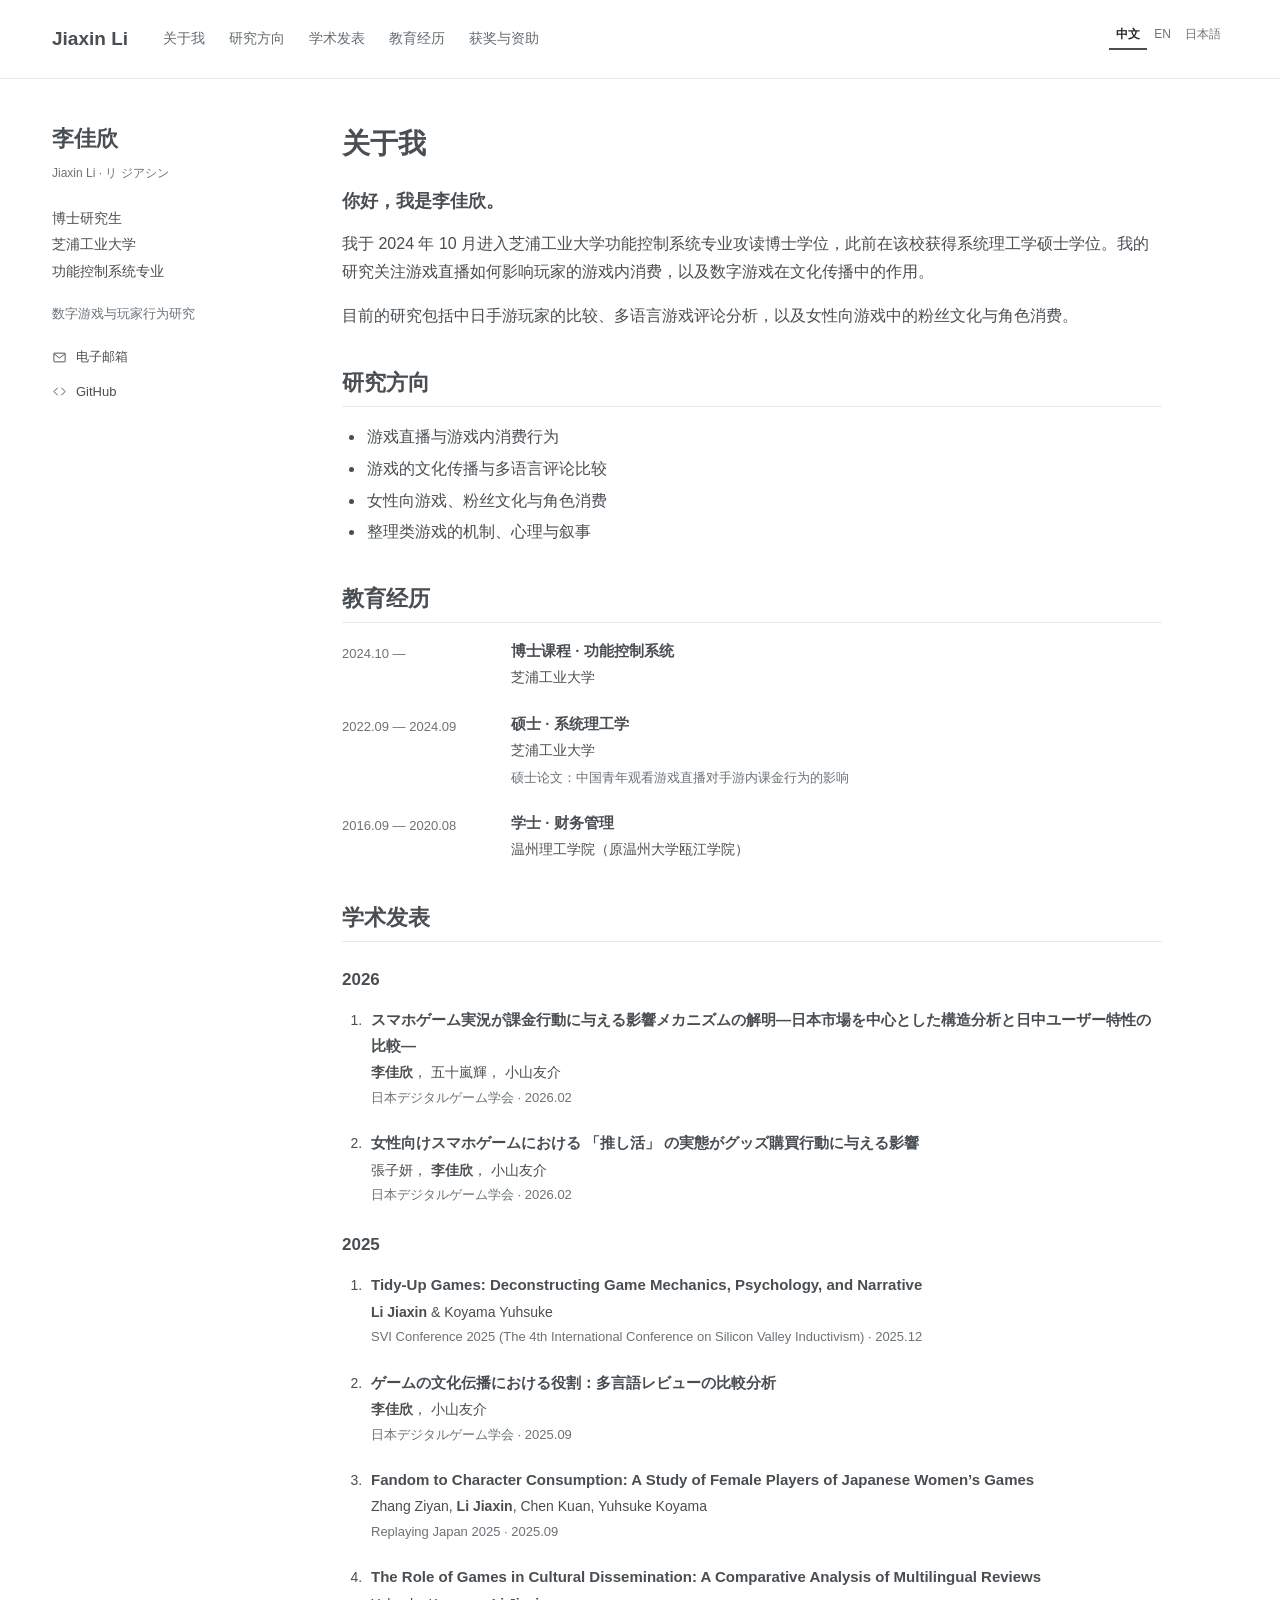
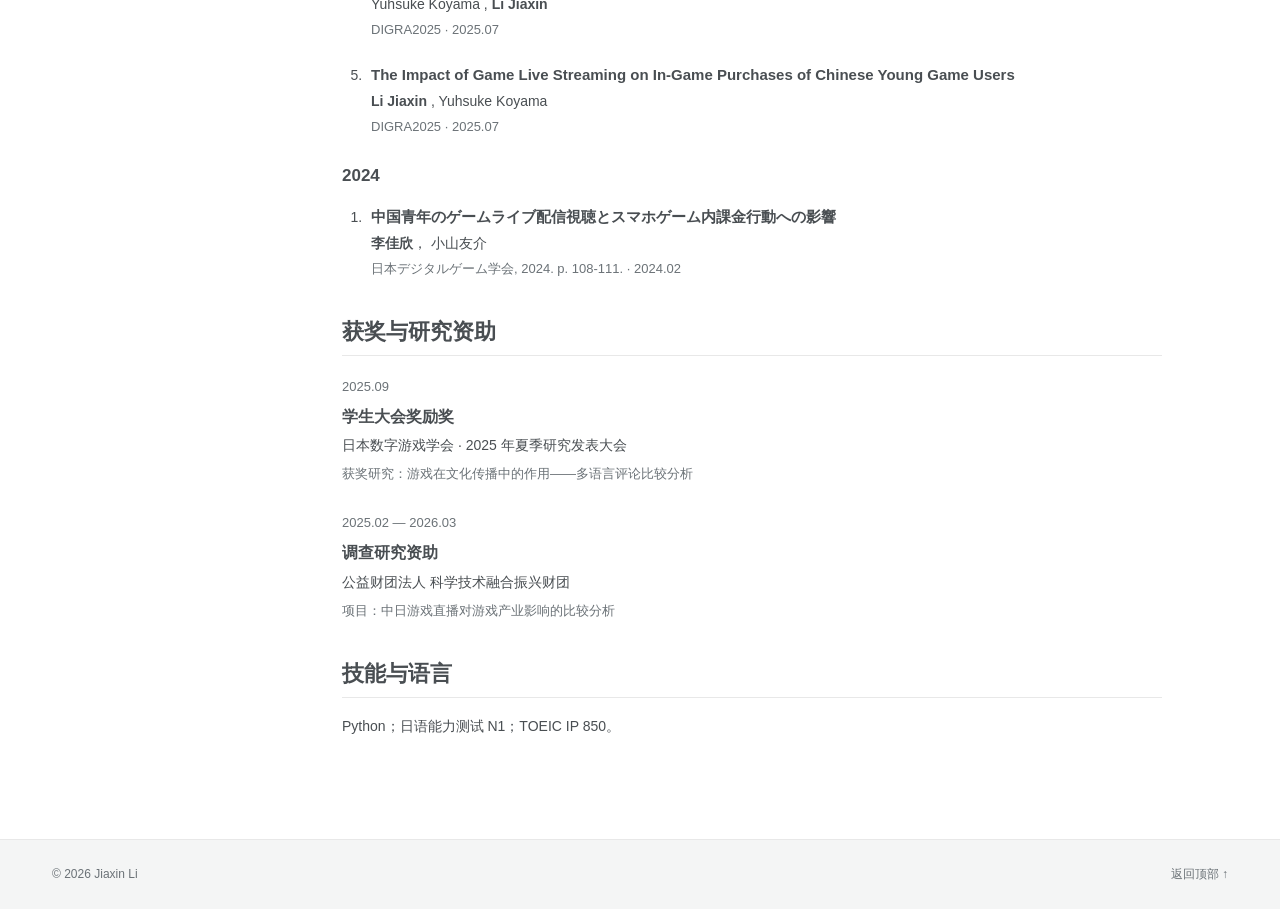
==== commit 893df412: "Restyle homepage with traditional academic sidebar layout" ====
--- a/index.html
+++ b/index.html
@@ -6,58 +6,38 @@
 <title>李佳欣 · 个人学术主页</title>
 <link rel="stylesheet" href="style.css"><script src="script.js" defer></script>
 </head><body>
-<header class="topbar"><a class="wordmark" href="#home" aria-label="Jiaxin Li · Home">JL<span> / </span>ACADEMIC</a><nav aria-label="站内导航">
-<a data-zh="关于" data-en="About" data-ja="紹介" href="#about">关于</a>
-<a data-zh="研究" data-en="Research" data-ja="研究" href="#research">研究</a>
-<a data-zh="成果" data-en="Work" data-ja="研究業績" href="#publications">成果</a>
-<a data-zh="经历" data-en="Education" data-ja="学歴" href="#education">经历</a>
-<a data-zh="联系" data-en="Contact" data-ja="連絡先" href="#contact">联系</a>
+<a data-zh="跳至正文" data-en="Skip to content" data-ja="本文へスキップ" class="skip-link" href="#about">跳至正文</a>
+<header class="masthead"><div class="topbar"><a class="site-name" href="#home">Jiaxin Li</a><nav aria-label="站内导航">
+<a data-zh="关于我" data-en="About" data-ja="自己紹介" href="#about">关于我</a>
+<a data-zh="研究方向" data-en="Research" data-ja="研究" href="#research">研究方向</a>
+<a data-zh="学术发表" data-en="Publications" data-ja="研究業績" href="#publications">学术发表</a>
+<a data-zh="教育经历" data-en="Education" data-ja="学歴" href="#education">教育经历</a>
+<a data-zh="获奖与资助" data-en="Awards" data-ja="受賞・助成" href="#awards">获奖与资助</a>
 </nav><div class="language-switch" role="group" aria-label="语言 / Language / 言語">
 <button type="button" data-language="zh" aria-pressed="true" lang="zh-CN">中文</button><button type="button" data-language="en" aria-pressed="false" lang="en">EN</button><button type="button" data-language="ja" aria-pressed="false" lang="ja">日本語</button>
-</div></header><main id="home"><section class="hero"><div class="hero-copy">
-<p data-zh="数字游戏 · 文化 · 消费行为" data-en="DIGITAL GAMES · CULTURE · CONSUMPTION" data-ja="デジタルゲーム · 文化 · 消費行動" class="eyebrow">数字游戏 · 文化 · 消费行为</p>
-<h1 data-zh="李佳欣" data-en="Jiaxin Li" data-ja="李 佳欣" >李佳欣</h1>
-<p data-zh="Jiaxin Li / リ ジアシン" data-en="李佳欣 / リ ジアシン" data-ja="リ ジアシン / Jiaxin Li" class="name-reading">Jiaxin Li / リ ジアシン</p>
-<p data-zh="探索游戏、直播与玩家之间的连接。" data-en="Exploring connections between games, streaming, and players." data-ja="ゲーム・配信・プレイヤーのつながりを探る。" class="hero-subtitle">探索游戏、直播与玩家之间的连接。</p>
-<p data-zh="芝浦工业大学 · 博士研究生
-功能控制系统专业" data-en="Doctoral student · Shibaura Institute of Technology
-Functional Control Systems" data-ja="芝浦工業大学 博士課程
-機能制御システム専攻" class="muted affiliation">芝浦工业大学 · 博士研究生
-功能控制系统专业</p>
-<a data-zh="了解研究方向 ↗" data-en="Explore my research ↗" data-ja="研究テーマを見る ↗" class="primary" href="#research">了解研究方向 ↗</a>
-</div><div class="portrait" role="img" aria-label="JL monogram"><span class="portrait-label">GAMES / CULTURE / PEOPLE</span><span class="monogram">JL<span>.</span></span>
-<span data-zh="游戏研究 · 跨文化视角" data-en="Game studies · Cross-cultural perspectives" data-ja="ゲーム研究 · 異文化の視点" class="portrait-caption">游戏研究 · 跨文化视角</span>
-</div></section><section id="about" class="section about"><div>
-<p class="eyebrow">01 / <span data-zh="关于我" data-en="ABOUT" data-ja="紹介" >关于我</span></p>
-<h2 data-zh="从玩家经验出发，理解数字文化。" data-en="Understanding digital culture through player experience." data-ja="プレイヤーの経験から、デジタル文化を考える。" >从玩家经验出发，理解数字文化。</h2>
-</div><div class="section-content">
-<p data-zh="我是李佳欣，现于芝浦工业大学攻读博士学位。" data-en="I am Jiaxin Li, a doctoral student at Shibaura Institute of Technology." data-ja="芝浦工業大学の博士課程に在籍する李佳欣（リ ジアシン）です。" class="lead">我是李佳欣，现于芝浦工业大学攻读博士学位。</p>
-<p data-zh="我的研究关注游戏直播与游戏内消费、游戏的文化传播，以及玩家社群与角色消费。通过比较中国与日本的玩家经验及多语言评论，我探索数字游戏如何连接媒介使用、文化理解与消费行为。" data-en="My research examines game live streaming and in-game spending, cultural dissemination through games, and player communities and character consumption. By comparing player experiences in China and Japan and studying multilingual reviews, I explore connections between media use, cultural understanding, and consumer behaviour." data-ja="ゲームライブ配信とゲーム内課金、ゲームを通じた文化伝播、プレイヤーコミュニティとキャラクター消費を研究しています。日中のプレイヤー経験や多言語レビューの比較を通じて、メディア利用・文化理解・消費行動のつながりを探究しています。" >我的研究关注游戏直播与游戏内消费、游戏的文化传播，以及玩家社群与角色消费。通过比较中国与日本的玩家经验及多语言评论，我探索数字游戏如何连接媒介使用、文化理解与消费行为。</p>
-<p data-zh="研究工具与语言：Python · 日本语能力测试 N1 · TOEIC IP 850" data-en="Tools &amp; languages: Python · JLPT N1 · TOEIC IP 850" data-ja="研究ツール・語学：Python · 日本語能力試験 N1 · TOEIC IP 850" class="note">研究工具与语言：Python · 日本语能力测试 N1 · TOEIC IP 850</p>
-</div></section><section id="research" class="section">
-<p class="eyebrow">02 / <span data-zh="研究方向" data-en="RESEARCH" data-ja="研究テーマ" >研究方向</span></p>
-<h2 data-zh="游戏与社会的交汇处。" data-en="Where games meet society." data-ja="ゲームと社会の交差点。" >游戏与社会的交汇处。</h2>
-<div class="research-grid">
-<article><span class="card-number">I.</span><h3 data-zh="游戏直播与消费行为" data-en="Streaming &amp; consumer behaviour" data-ja="ゲーム配信と消費行動" >游戏直播与消费行为</h3><p data-zh="关注游戏直播观看与手游内课金之间的关系，以及中日玩家的异同。" data-en="Examining the relationship between live-stream viewing and mobile in-game purchases, with a comparative focus on Chinese and Japanese players." data-ja="ゲーム配信視聴とスマホゲーム内課金の関係、および日中プレイヤーの共通点と相違点を分析します。" >关注游戏直播观看与手游内课金之间的关系，以及中日玩家的异同。</p></article>
-<article><span class="card-number">II.</span><h3 data-zh="游戏与文化传播" data-en="Games &amp; cultural dissemination" data-ja="ゲームと文化伝播" >游戏与文化传播</h3><p data-zh="通过多语言评论比较，研究游戏如何参与文化传播与跨文化理解。" data-en="Using comparative analysis of multilingual reviews to study how games contribute to cultural dissemination and cross-cultural understanding." data-ja="多言語レビューの比較分析を通じて、ゲームが文化伝播と異文化理解に果たす役割を考察します。" >通过多语言评论比较，研究游戏如何参与文化传播与跨文化理解。</p></article>
-<article><span class="card-number">III.</span><h3 data-zh="玩家社群与游戏体验" data-en="Player communities &amp; experiences" data-ja="プレイヤーとゲーム体験" >玩家社群与游戏体验</h3><p data-zh="研究涉及女性向游戏、粉丝文化与角色消费，以及整理类游戏的机制、心理与叙事。" data-en="Research topics include women-oriented games, fandom and character consumption, and the mechanics, psychology, and narratives of tidy-up games." data-ja="女性向けゲーム、ファンダムとキャラクター消費、整理ゲームのメカニクス・心理・ナラティブを扱います。" >研究涉及女性向游戏、粉丝文化与角色消费，以及整理类游戏的机制、心理与叙事。</p></article>
-</div></section><section id="publications" class="section works">
-<p class="eyebrow">03 / <span data-zh="论文与学会发表" data-en="PAPERS &amp; PRESENTATIONS" data-ja="論文・学会発表" >论文与学会发表</span></p>
-<h2 data-zh="研究成果与学术交流。" data-en="Research in conversation." data-ja="研究成果と学術交流。" >研究成果与学术交流。</h2>
-<p data-zh="题名与作者顺序保留原文。" data-en="Original titles and author order are preserved." data-ja="題目と著者順は原文を保持しています。" class="muted">题名与作者顺序保留原文。</p>
-<h3 data-zh="学会发表" data-en="Conference presentations" data-ja="学会発表" class="subheading">学会发表</h3>
-<article class="work-entry"><div class="work-meta"><time datetime="2026-02-22">2026.02</time><span data-zh="日本国内学会 · 口头发表" data-en="Domestic conference (Japan) · Oral presentation" data-ja="国内学会・口頭発表" class="status">日本国内学会 · 口头发表</span></div><h4 lang="ja">スマホゲーム実況が課金行動に与える影響メカニズムの解明―日本市場を中心とした構造分析と日中ユーザー特性の比較―</h4><p class="authors">李佳欣， 五十嵐輝， 小山友介</p><p class="venue">日本デジタルゲーム学会</p></article>
-<article class="work-entry"><div class="work-meta"><time datetime="2026-02-21">2026.02</time><span data-zh="日本国内学会 · 口头发表" data-en="Domestic conference (Japan) · Oral presentation" data-ja="国内学会・口頭発表" class="status">日本国内学会 · 口头发表</span></div><h4 lang="ja">女性向けスマホゲームにおける 「推し活」 の実態がグッズ購買行動に与える影響</h4><p class="authors">張子妍， 李佳欣， 小山友介</p><p class="venue">日本デジタルゲーム学会</p></article>
-<article class="work-entry"><div class="work-meta"><time datetime="2025-12-02">2025.12</time><span data-zh="国际会议 · 口头发表" data-en="International conference · Oral presentation" data-ja="国際学会・口頭発表" class="status">国际会议 · 口头发表</span></div><h4 lang="en">Tidy-Up Games: Deconstructing Game Mechanics, Psychology, and Narrative</h4><p class="authors">Li Jiaxin &amp; Koyama Yuhsuke</p><p class="venue">SVI Conference 2025 (The 4th International Conference on Silicon Valley Inductivism)</p></article>
-<article class="work-entry"><div class="work-meta"><time datetime="2025-09-12">2025.09</time><span data-zh="日本国内学会 · 口头发表" data-en="Domestic conference (Japan) · Oral presentation" data-ja="国内学会・口頭発表" class="status">日本国内学会 · 口头发表</span></div><h4 lang="ja">ゲームの文化伝播における役割：多言語レビューの比較分析</h4><p class="authors">李佳欣， 小山友介</p><p class="venue">日本デジタルゲーム学会</p></article>
-<article class="work-entry"><div class="work-meta"><time datetime="2025-09-03">2025.09</time><span data-zh="国际会议 · 口头发表" data-en="International conference · Oral presentation" data-ja="国際学会・口頭発表" class="status">国际会议 · 口头发表</span></div><h4 lang="en">Fandom to Character Consumption: A Study of Female Players of Japanese Women’s Games</h4><p class="authors">Zhang Ziyan, Li Jiaxin, Chen Kuan, Yuhsuke Koyama</p><p class="venue">Replaying Japan 2025</p></article>
-<article class="work-entry"><div class="work-meta"><time datetime="2025-07-01">2025.07</time><span data-zh="国际会议 · 口头发表" data-en="International conference · Oral presentation" data-ja="国際学会・口頭発表" class="status">国际会议 · 口头发表</span></div><h4 lang="en">The Role of Games in Cultural Dissemination: A Comparative Analysis of Multilingual Reviews</h4><p class="authors">Yuhsuke Koyama , Li Jiaxin</p><p class="venue">DIGRA2025</p></article>
-<article class="work-entry"><div class="work-meta"><time datetime="2025-07-01">2025.07</time><span data-zh="国际会议 · 口头发表" data-en="International conference · Oral presentation" data-ja="国際学会・口頭発表" class="status">国际会议 · 口头发表</span></div><h4 lang="en">The Impact of Game Live Streaming on In-Game Purchases of Chinese Young Game Users</h4><p class="authors">Li Jiaxin , Yuhsuke Koyama</p><p class="venue">DIGRA2025</p></article>
-<article class="work-entry"><div class="work-meta"><time datetime="2024-02-01">2024.02</time><span data-zh="日本国内学会 · 口头发表" data-en="Domestic conference (Japan) · Oral presentation" data-ja="国内学会・口頭発表" class="status">日本国内学会 · 口头发表</span></div><h4 lang="ja">中国青年のゲームライブ配信視聴とスマホゲーム内課金行動への影響</h4><p class="authors">李佳欣， 小山友介</p><p class="venue">日本デジタルゲーム学会, 2024. p. 108-111.</p></article>
-</section><section id="education" class="section">
-<p class="eyebrow">04 / <span data-zh="教育经历" data-en="EDUCATION" data-ja="学歴" >教育经历</span></p>
-<h2 data-zh="学术历程。" data-en="Academic journey." data-ja="これまでの歩み。" >学术历程。</h2>
-<div class="timeline">
+</div></div></header><div class="page-layout" id="home"><aside class="profile" aria-label="Jiaxin Li">
+<h2 data-zh="李佳欣" data-en="Jiaxin Li" data-ja="李 佳欣" class="profile-name">李佳欣</h2>
+<p class="name-reading">Jiaxin Li · リ ジアシン</p>
+<p data-zh="博士研究生" data-en="Doctoral student" data-ja="博士課程" class="profile-role">博士研究生</p>
+<p data-zh="芝浦工业大学" data-en="Shibaura Institute of Technology" data-ja="芝浦工業大学" class="profile-affiliation">芝浦工业大学</p>
+<p data-zh="功能控制系统专业" data-en="Functional Control Systems" data-ja="機能制御システム専攻" class="profile-major">功能控制系统专业</p>
+<p data-zh="数字游戏与玩家行为研究" data-en="Game studies &amp; player behaviour" data-ja="デジタルゲーム・プレイヤー行動研究" class="profile-bio">数字游戏与玩家行为研究</p>
+<ul class="profile-links" id="contact"><li><a href="mailto:lijiaxin9869@gmail.com"><svg aria-hidden="true" viewBox="0 0 24 24"><rect x="3" y="5" width="18" height="14" rx="1"/><path d="m3 6 9 7 9-7"/></svg><span data-zh="电子邮箱" data-en="Email" data-ja="メール" >电子邮箱</span></a></li><li><a href="https://github.com/lijiaxin0902" target="_blank" rel="noopener noreferrer"><svg aria-hidden="true" viewBox="0 0 24 24"><path d="M9 18 3 12l6-6m6 12 6-6-6-6"/></svg>GitHub</a></li></ul></aside><main class="content"><section id="about">
+<h1 data-zh="关于我" data-en="About me" data-ja="自己紹介" >关于我</h1>
+<p data-zh="你好，我是李佳欣。" data-en="Hi, I’m Jiaxin Li." data-ja="李佳欣（リ ジアシン）です。" class="intro">你好，我是李佳欣。</p>
+<p data-zh="我于 2024 年 10 月进入芝浦工业大学功能控制系统专业攻读博士学位，此前在该校获得系统理工学硕士学位。我的研究关注游戏直播如何影响玩家的游戏内消费，以及数字游戏在文化传播中的作用。" data-en="I am a doctoral student in Functional Control Systems at Shibaura Institute of Technology, where I began my doctoral studies in October 2024 after completing my master’s degree in Systems Engineering and Science. My research focuses on how game live streaming relates to players’ in-game spending and on the role of digital games in cultural dissemination." data-ja="2024年10月より芝浦工業大学の機能制御システム専攻で博士課程に在籍しています。同大学でシステム理工学の修士号を取得しました。ゲームライブ配信とゲーム内課金の関係、およびデジタルゲームが文化伝播に果たす役割を研究しています。" >我于 2024 年 10 月进入芝浦工业大学功能控制系统专业攻读博士学位，此前在该校获得系统理工学硕士学位。我的研究关注游戏直播如何影响玩家的游戏内消费，以及数字游戏在文化传播中的作用。</p>
+<p data-zh="目前的研究包括中日手游玩家的比较、多语言游戏评论分析，以及女性向游戏中的粉丝文化与角色消费。" data-en="My research includes comparisons of mobile game players in China and Japan, analysis of multilingual game reviews, and fandom and character consumption in women-oriented games." data-ja="日中のスマホゲームプレイヤーの比較、多言語ゲームレビューの分析、女性向けゲームにおけるファンダムとキャラクター消費に取り組んでいます。" >目前的研究包括中日手游玩家的比较、多语言游戏评论分析，以及女性向游戏中的粉丝文化与角色消费。</p>
+</section><section id="research">
+<h2 data-zh="研究方向" data-en="Research interests" data-ja="研究テーマ" >研究方向</h2>
+<ul class="research-list">
+<li data-zh="游戏直播与游戏内消费行为" data-en="Game live streaming and in-game spending" data-ja="ゲームライブ配信とゲーム内課金" >游戏直播与游戏内消费行为</li>
+<li data-zh="游戏的文化传播与多语言评论比较" data-en="Cultural dissemination through games and multilingual review analysis" data-ja="ゲームを通じた文化伝播と多言語レビューの比較分析" >游戏的文化传播与多语言评论比较</li>
+<li data-zh="女性向游戏、粉丝文化与角色消费" data-en="Women-oriented games, fandom, and character consumption" data-ja="女性向けゲーム、ファンダム、キャラクター消費" >女性向游戏、粉丝文化与角色消费</li>
+<li data-zh="整理类游戏的机制、心理与叙事" data-en="Mechanics, psychology, and narratives of tidy-up games" data-ja="整理ゲームのメカニクス・心理・ナラティブ" >整理类游戏的机制、心理与叙事</li>
+</ul></section><section id="education">
+<h2 data-zh="教育经历" data-en="Education" data-ja="学歴" >教育经历</h2>
+<div class="education-list">
+
 <article class="timeline-entry"><span class="timeline-date">2024.10 —</span><div><h3 data-zh="博士课程 · 功能控制系统" data-en="Doctoral program · Functional Control Systems" data-ja="博士課程・機能制御システム専攻" >博士课程 · 功能控制系统</h3><p data-zh="芝浦工业大学" data-en="Shibaura Institute of Technology" data-ja="芝浦工業大学" >芝浦工业大学</p>
 </div></article>
 <article class="timeline-entry"><span class="timeline-date">2022.09 — 2024.09</span><div><h3 data-zh="硕士 · 系统理工学" data-en="Master’s degree · Systems Engineering and Science" data-ja="修士・システム理工学専攻" >硕士 · 系统理工学</h3><p data-zh="芝浦工业大学" data-en="Shibaura Institute of Technology" data-ja="芝浦工業大学" >芝浦工业大学</p>
@@ -65,10 +45,26 @@
 </div></article>
 <article class="timeline-entry"><span class="timeline-date">2016.09 — 2020.08</span><div><h3 data-zh="学士 · 财务管理" data-en="Bachelor’s degree · Financial Management" data-ja="学士・財務管理専攻" >学士 · 财务管理</h3><p data-zh="温州理工学院（原温州大学瓯江学院）" data-en="Wenzhou University of Technology (formerly Oujiang College, Wenzhou University)" data-ja="温州理工学院（旧・温州大学甌江学院）" >温州理工学院（原温州大学瓯江学院）</p>
 </div></article>
-</div></section><section id="awards" class="section">
-<p class="eyebrow">05 / <span data-zh="获奖与资助" data-en="AWARDS &amp; FUNDING" data-ja="受賞・研究助成" >获奖与资助</span></p>
-<h2 data-zh="支持与认可。" data-en="Support &amp; recognition." data-ja="研究への支援と評価。" >支持与认可。</h2>
-<div class="award-grid"><article><span class="small-label">2025.09</span>
+
+</div></section><section id="publications">
+<h2 data-zh="学术发表" data-en="Conference presentations" data-ja="学会発表" >学术发表</h2>
+<h3 class="year-heading">2026</h3><ol class="publication-list">
+<li class="work-entry"><p class="paper-title" lang="ja">スマホゲーム実況が課金行動に与える影響メカニズムの解明―日本市場を中心とした構造分析と日中ユーザー特性の比較―</p><p class="authors"><strong>李佳欣</strong>， 五十嵐輝， 小山友介</p><p class="venue">日本デジタルゲーム学会 · <time datetime="2026-02-22">2026.02</time></p></li>
+<li class="work-entry"><p class="paper-title" lang="ja">女性向けスマホゲームにおける 「推し活」 の実態がグッズ購買行動に与える影響</p><p class="authors">張子妍， <strong>李佳欣</strong>， 小山友介</p><p class="venue">日本デジタルゲーム学会 · <time datetime="2026-02-21">2026.02</time></p></li>
+</ol>
+<h3 class="year-heading">2025</h3><ol class="publication-list">
+<li class="work-entry"><p class="paper-title" lang="en">Tidy-Up Games: Deconstructing Game Mechanics, Psychology, and Narrative</p><p class="authors"><strong>Li Jiaxin</strong> &amp; Koyama Yuhsuke</p><p class="venue">SVI Conference 2025 (The 4th International Conference on Silicon Valley Inductivism) · <time datetime="2025-12-02">2025.12</time></p></li>
+<li class="work-entry"><p class="paper-title" lang="ja">ゲームの文化伝播における役割：多言語レビューの比較分析</p><p class="authors"><strong>李佳欣</strong>， 小山友介</p><p class="venue">日本デジタルゲーム学会 · <time datetime="2025-09-12">2025.09</time></p></li>
+<li class="work-entry"><p class="paper-title" lang="en">Fandom to Character Consumption: A Study of Female Players of Japanese Women’s Games</p><p class="authors">Zhang Ziyan, <strong>Li Jiaxin</strong>, Chen Kuan, Yuhsuke Koyama</p><p class="venue">Replaying Japan 2025 · <time datetime="2025-09-03">2025.09</time></p></li>
+<li class="work-entry"><p class="paper-title" lang="en">The Role of Games in Cultural Dissemination: A Comparative Analysis of Multilingual Reviews</p><p class="authors">Yuhsuke Koyama , <strong>Li Jiaxin</strong></p><p class="venue">DIGRA2025 · <time datetime="2025-07-01">2025.07</time></p></li>
+<li class="work-entry"><p class="paper-title" lang="en">The Impact of Game Live Streaming on In-Game Purchases of Chinese Young Game Users</p><p class="authors"><strong>Li Jiaxin</strong> , Yuhsuke Koyama</p><p class="venue">DIGRA2025 · <time datetime="2025-07-01">2025.07</time></p></li>
+</ol>
+<h3 class="year-heading">2024</h3><ol class="publication-list">
+<li class="work-entry"><p class="paper-title" lang="ja">中国青年のゲームライブ配信視聴とスマホゲーム内課金行動への影響</p><p class="authors"><strong>李佳欣</strong>， 小山友介</p><p class="venue">日本デジタルゲーム学会, 2024. p. 108-111. · <time datetime="2024-02-01">2024.02</time></p></li>
+</ol></section><section id="awards">
+<h2 data-zh="获奖与研究资助" data-en="Awards &amp; research funding" data-ja="受賞・研究助成" >获奖与研究资助</h2>
+<div class="awards-list">
+<article><span class="small-label">2025.09</span>
 <h3 data-zh="学生大会奖励奖" data-en="Student Encouragement Award" data-ja="学生大会奨励賞" >学生大会奖励奖</h3>
 <p data-zh="日本数字游戏学会 · 2025 年夏季研究发表大会" data-en="Digital Games Research Association Japan · 2025 Summer Research Conference" data-ja="日本デジタルゲーム学会・2025年度 夏季研究発表大会" >日本数字游戏学会 · 2025 年夏季研究发表大会</p>
 <p data-zh="获奖研究：游戏在文化传播中的作用——多语言评论比较分析" data-en="Awarded research: The Role of Games in Cultural Dissemination: A Comparative Analysis of Multilingual Reviews" data-ja="受賞題目：ゲームの文化伝播における役割：多言語レビューの比較分析" class="muted">获奖研究：游戏在文化传播中的作用——多语言评论比较分析</p>
@@ -76,11 +72,10 @@
 <h3 data-zh="调查研究资助" data-en="Survey research grant" data-ja="調査研究補助金" >调查研究资助</h3>
 <p data-zh="公益财团法人 科学技术融合振兴财团" data-en="公益財団法人 科学技術融合振興財団" data-ja="公益財団法人 科学技術融合振興財団" >公益财团法人 科学技术融合振兴财团</p>
 <p data-zh="项目：中日游戏直播对游戏产业影响的比较分析" data-en="Project: A comparative analysis of the impact of game streaming on the game industry in Japan and China." data-ja="研究課題：日本、中国におけるゲーム配信がゲーム産業に与える影響の比較分析" class="muted">项目：中日游戏直播对游戏产业影响的比较分析</p>
-</article></div></section><section id="contact" class="section contact">
-<p class="eyebrow">06 / <span data-zh="联系" data-en="CONTACT" data-ja="連絡先" >联系</span></p>
-<h2 data-zh="欢迎交流与合作。" data-en="Let’s exchange ideas." data-ja="研究について、お話ししましょう。" >欢迎交流与合作。</h2>
-<p data-zh="欢迎就游戏研究、跨文化比较与相关学术合作联系我。" data-en="For conversations about game studies, cross-cultural research, and academic collaboration, please get in touch." data-ja="ゲーム研究、異文化比較、共同研究に関するご連絡をお待ちしております。" >欢迎就游戏研究、跨文化比较与相关学术合作联系我。</p>
-<div class="contact-links"><a class="text-link" href="mailto:lijiaxin9869@gmail.com">lijiaxin9869@gmail.com ↗</a><a class="text-link" href="https://github.com/lijiaxin0902" target="_blank" rel="noopener noreferrer">GitHub ↗</a></div></section></main><footer><span>© <span id="year"></span> Jiaxin Li</span>
-<span data-zh="研究 · 思考 · 连接" data-en="Research. Reflect. Connect." data-ja="研究・思考・つながり" >研究 · 思考 · 连接</span>
+</article>
+</div></section><section id="skills">
+<h2 data-zh="技能与语言" data-en="Skills &amp; languages" data-ja="スキル・語学" >技能与语言</h2>
+<p data-zh="Python；日语能力测试 N1；TOEIC IP 850。" data-en="Python; JLPT N1; TOEIC IP 850." data-ja="Python、日本語能力試験 N1、TOEIC IP 850。" >Python；日语能力测试 N1；TOEIC IP 850。</p>
+</section></main></div><footer><div><span>© <span id="year"></span> Jiaxin Li</span>
 <a data-zh="返回顶部 ↑" data-en="Back to top ↑" data-ja="トップへ ↑" href="#home">返回顶部 ↑</a>
-</footer></body></html>
+</div></footer></body></html>
--- a/style.css
+++ b/style.css
@@ -1,3 +1 @@
-:root{--paper:#f8f7f3;--ink:#233c35;--muted:#69756d;--line:#dcded5;--accent:#a85c3b}*{box-sizing:border-box}html{scroll-behavior:smooth;scroll-padding-top:95px}body{margin:0;background:var(--paper);color:var(--ink);font-family:Arial,"Microsoft YaHei",sans-serif;font-size:16px;line-height:1.75}a{color:inherit;text-decoration:none}button,a{-webkit-tap-highlight-color:transparent}a:focus-visible,button:focus-visible{outline:3px solid var(--accent);outline-offset:5px}.topbar{max-width:1200px;margin:auto;padding:25px 48px;display:flex;align-items:center;gap:35px;border-bottom:1px solid var(--line)}.wordmark{font-size:12px;font-weight:700;letter-spacing:2px;white-space:nowrap}.wordmark span{color:var(--accent);padding:0 7px}nav{display:flex;gap:30px;margin-left:auto;font-size:13px}nav a:hover,.text-link:hover{color:var(--accent)}button{border:1px solid var(--line);border-radius:20px;padding:5px 13px;color:var(--ink);background:transparent;cursor:pointer}main,footer{max-width:1104px;margin:auto}.hero{display:grid;grid-template-columns:1.3fr 1fr;align-items:center;gap:90px;padding:90px 0 100px}.eyebrow,.small-label{font-size:10px;letter-spacing:2px;font-weight:700;color:var(--accent)}h1,h2,.monogram{font-family:Georgia,"Songti SC",serif;font-weight:400;line-height:1.15}h1{font-size:84px;letter-spacing:-4px;margin:25px 0}h2{font-size:37px;letter-spacing:-1px;margin:18px 0 28px}h3{font-size:19px;font-weight:500}.hero-subtitle{font-size:21px;max-width:390px;line-height:1.55}.muted{font-size:13px;color:var(--muted)}.primary{display:inline-block;margin-top:25px;background:var(--ink);color:white;padding:12px 22px;font-size:13px;border-radius:2px}.primary:hover{background:#3c574c}.portrait{height:370px;background:#e8ebdf;position:relative;overflow:hidden;display:flex;align-items:center;justify-content:center}.portrait:before,.portrait:after{content:"";position:absolute;border:1px solid #c5cdbb;border-radius:50%;width:340px;height:340px;right:-100px;top:40px}.portrait:after{width:240px;height:240px;right:-50px;top:90px}.monogram{font-size:130px;z-index:1;letter-spacing:-12px}.monogram span{color:var(--accent)}.portrait-label,.portrait-caption{position:absolute;left:25px;font-size:10px;letter-spacing:2px}.portrait-label{top:21px}.portrait-caption{bottom:23px;color:var(--muted);letter-spacing:1px}.section{padding:60px 0;border-top:1px solid var(--line)}.about{display:grid;grid-template-columns:1fr 1.2fr;gap:100px}.section-content p{color:var(--muted)}.section-content .lead{font-size:22px;color:var(--ink);margin-top:10px}.note{font-size:12px;border-left:2px solid var(--accent);padding-left:15px;margin-top:25px;color:var(--muted)}.research-grid{display:grid;grid-template-columns:repeat(3,1fr);gap:35px;margin-top:40px}.research-grid article{border-top:1px solid var(--line);padding:25px 0 0}.card-number{font-family:Georgia,serif;font-size:26px;color:var(--accent)}.research-grid p,.publication-empty p,.contact p{font-size:14px;color:var(--muted)}.publications{display:grid;grid-template-columns:1fr 1.2fr;gap:100px}.publication-empty{padding-top:20px}.contact{text-align:center;padding:70px 0 80px}.contact h2{font-size:46px}.text-link{display:inline-block;border-bottom:1px solid var(--ink);margin-top:15px;font-size:14px}footer{display:flex;justify-content:space-between;border-top:1px solid var(--line);padding:25px 0 35px;font-size:11px;color:var(--muted)}@media(min-width:1500px){.hero{padding-top:110px;padding-bottom:120px}}@media(max-width:1200px){main,footer{margin-left:48px;margin-right:48px}.hero{gap:50px}h1{font-size:72px}}@media(max-width:760px){.topbar{padding:20px 24px;gap:15px;flex-wrap:wrap}.wordmark{margin-right:auto}nav{order:3;width:100%;justify-content:space-between;gap:10px;font-size:12px}main,footer{margin-left:24px;margin-right:24px}.hero{grid-template-columns:1fr;gap:35px;padding:48px 0}.hero h1{font-size:64px}.portrait{height:280px}.about,.publications{grid-template-columns:1fr;gap:5px}.section{padding:40px 0}h2{font-size:32px}.research-grid{grid-template-columns:1fr;gap:20px;margin-top:20px}.research-grid article{padding-top:18px}.research-grid h3{margin:8px 0}.contact h2{font-size:36px}footer{flex-wrap:wrap;gap:15px}footer>span:nth-child(2){display:none}}@media(prefers-reduced-motion:reduce){html{scroll-behavior:auto}}
-/* Three languages, academic records, and small-screen navigation. */
-body{font-family:Arial,"Hiragino Kaku Gothic ProN","Yu Gothic","Microsoft YaHei",sans-serif}.topbar{gap:24px}.language-switch{display:flex;gap:2px;flex-shrink:0;border:1px solid var(--line);border-radius:24px;padding:3px}.language-switch button{border:0;padding:5px 10px;border-radius:20px;font-size:12px;white-space:nowrap}.language-switch button[aria-pressed="true"]{background:var(--ink);color:#fff}.language-switch button:hover{box-shadow:inset 0 0 0 1px var(--muted)}.name-reading{color:var(--muted);font-size:13px;letter-spacing:2px;margin-top:-8px}.affiliation{white-space:pre-line}.hero-subtitle{max-width:450px}.hero h1{letter-spacing:-2px}.portrait-caption{letter-spacing:.5px}.works .subheading{margin-top:40px;padding-bottom:14px;border-bottom:1px solid var(--line);font-size:20px}.work-entry{padding:23px 0;border-bottom:1px solid var(--line)}.work-meta{display:flex;gap:18px;align-items:center;font-size:12px;color:var(--muted);flex-wrap:wrap}.work-meta time{font-variant-numeric:tabular-nums}.status{font-size:11px}.status.review{color:var(--accent);background:#eee5d9;border-radius:3px;padding:3px 9px}.work-entry h4{font-family:Georgia,"Yu Mincho","Songti SC",serif;font-weight:400;font-size:22px;line-height:1.55;margin:13px 0 8px;overflow-wrap:anywhere}.authors,.venue{font-size:13px;margin:4px 0;color:var(--muted)}.venue{color:var(--ink)}.timeline-entry{display:grid;grid-template-columns:200px 1fr;gap:25px;padding:25px 0;border-top:1px solid var(--line)}.timeline{margin-top:35px}.timeline-date{font-size:13px;color:var(--muted);padding-top:5px}.timeline-entry h3{margin:0 0 8px}.timeline-entry p{margin:5px 0;font-size:14px}.award-grid{display:grid;grid-template-columns:1fr 1fr;gap:45px;margin-top:35px}.award-grid article{border-top:1px solid var(--line);padding-top:20px}.award-grid p{font-size:14px}.contact-links{display:flex;justify-content:center;gap:28px;flex-wrap:wrap}.contact-links a{overflow-wrap:anywhere}html[lang="zh-CN"] h1,html[lang="ja"] h1{letter-spacing:3px}html[lang="ja"] h2{font-size:32px;line-height:1.5}html[lang="zh-CN"] h2{line-height:1.4}@media(min-width:761px) and (max-width:1000px){.topbar{flex-wrap:wrap}.language-switch{margin-left:auto}nav{order:3;width:100%;justify-content:flex-end}}@media(max-width:760px){.topbar{gap:15px}.language-switch{margin-left:auto}.language-switch button{padding:5px 9px}.topbar nav{justify-content:space-between}.timeline-entry{grid-template-columns:1fr;gap:8px}.award-grid{grid-template-columns:1fr;gap:25px}.work-entry h4{font-size:20px}.hero h1{font-size:60px}.contact-links{gap:12px}.contact{padding:45px 0}.wordmark{font-size:10px;letter-spacing:1px}html[lang="ja"] h2{font-size:27px}}@media(max-width:360px){.topbar{padding-left:16px;padding-right:16px;gap:8px}.language-switch button{padding:5px 7px}.wordmark span{padding:0 3px}}
+:root{--ink:#494e52;--muted:#6b7277;--line:#e8e8e8;--link:#25738e;--header-height:78px}*{box-sizing:border-box}html{scroll-behavior:smooth;scroll-padding-top:100px}body{margin:0;color:var(--ink);background:#fff;font-family:-apple-system,BlinkMacSystemFont,"Segoe UI",Arial,"Hiragino Kaku Gothic ProN","Yu Gothic","Microsoft YaHei",sans-serif;font-size:16px;line-height:1.8}a{color:var(--link);text-decoration:none}a:hover{text-decoration:underline}button,a{-webkit-tap-highlight-color:transparent}a:focus-visible,button:focus-visible{outline:2px solid var(--link);outline-offset:4px}.skip-link{position:absolute;left:16px;top:-100px;z-index:30;background:#fff;padding:8px}.skip-link:focus{top:8px}.masthead{border-bottom:1px solid var(--line);position:sticky;top:0;background:#fff;z-index:10}.topbar{max-width:1240px;min-height:var(--header-height);margin:auto;padding:18px 32px;display:flex;align-items:center;gap:35px}.site-name{font-size:19px;font-weight:700;color:var(--ink);white-space:nowrap}.topbar nav{display:flex;gap:24px;align-items:center;flex-wrap:wrap;font-size:14px}.topbar nav a{color:#646b70}.language-switch{margin-left:auto;display:flex;gap:0;flex-shrink:0;align-self:flex-start;margin-top:5px}.language-switch button{font:inherit;font-size:12px;line-height:1.5;background:none;color:var(--muted);border:0;border-bottom:2px solid transparent;padding:2px 7px 5px;cursor:pointer}.language-switch button[aria-pressed="true"]{color:#25292c;border-bottom-color:var(--ink);font-weight:600}.language-switch button:hover{color:var(--link)}.page-layout{max-width:1240px;margin:0 auto;padding:45px 32px 65px;display:grid;grid-template-columns:225px minmax(0,820px);gap:65px;align-items:start}.profile{position:sticky;top:118px;overflow-wrap:anywhere}.profile-name{font-size:22px;line-height:1.4;margin:0 0 8px;font-weight:700;border:0}.name-reading{font-size:12px;color:var(--muted);margin:0 0 23px}.profile-role,.profile-affiliation,.profile-major{font-size:14px;line-height:1.65;margin:3px 0}.profile-bio{font-size:13px;line-height:1.75;margin:20px 0;color:var(--muted);max-width:210px}.profile-links{list-style:none;padding:0;margin:20px 0;font-size:13px}.profile-links li{margin:8px 0}.profile-links a{color:var(--ink);display:inline-flex;gap:9px;align-items:center}.profile-links svg{height:15px;width:15px;fill:none;stroke:currentColor;stroke-width:1.5}.content{min-width:0}.content section{margin:0 0 35px}.content h1{font-size:28px;line-height:1.4;margin:0 0 22px;font-weight:700}.content h2{font-size:22px;line-height:1.5;margin:0 0 16px;padding-bottom:7px;border-bottom:1px solid var(--line);font-weight:650}.content p{margin:0 0 15px}.content .intro{font-size:18px;font-weight:600;margin-bottom:12px}.research-list{padding-left:23px;margin:0}.research-list li{padding-left:2px;margin-bottom:3px}.education-list{margin-top:8px}.timeline-entry{display:grid;grid-template-columns:155px minmax(0,1fr);gap:14px;margin-bottom:18px}.timeline-date{font-size:13px;color:var(--muted);padding-top:3px;font-variant-numeric:tabular-nums}.timeline-entry h3{font-size:15px;font-weight:600;line-height:1.6;margin:0 0 3px}.timeline-entry p{font-size:14px;line-height:1.7;margin:0 0 4px}.muted{color:var(--muted);font-size:13px!important}.year-heading{font-size:17px;font-weight:600;margin:23px 0 12px}.publication-list{padding-left:24px;margin:0}.work-entry{padding-left:5px;margin-bottom:21px;font-size:14px;line-height:1.7}.content .paper-title{font-size:15px;font-weight:600;line-height:1.7;margin:0 0 3px;overflow-wrap:anywhere}.content .authors{margin:0 0 2px}.authors strong{font-weight:650}.content .venue{margin:0;color:var(--muted);font-size:13px}.awards-list article{margin:0 0 23px}.small-label{font-size:13px;color:var(--muted)}.awards-list h3{font-size:16px;line-height:1.6;margin:3px 0 5px;font-weight:600}.awards-list p{font-size:14px;line-height:1.7;margin:0 0 5px}#skills p{font-size:14px}footer{background:#f4f5f5;border-top:1px solid var(--line);color:var(--muted);font-size:12px}footer>div{max-width:1240px;padding:24px 32px;margin:auto;display:flex;justify-content:space-between}footer a{color:var(--muted)}@media(max-width:1100px){.topbar{gap:25px}.topbar nav{gap:16px;font-size:13px}.page-layout{grid-template-columns:195px minmax(0,1fr);gap:38px}}@media(max-width:850px){.topbar{position:relative;flex-wrap:wrap;gap:12px;padding:16px 24px}.topbar nav{order:3;width:100%;justify-content:flex-start;gap:12px 23px}.language-switch{margin-top:1px}.page-layout{padding:30px 24px 40px;grid-template-columns:160px minmax(0,1fr);gap:30px}.profile{top:140px}.profile-name{font-size:20px}.profile-role,.profile-affiliation,.profile-major{font-size:13px}.content h1{font-size:25px}.timeline-entry{grid-template-columns:1fr;gap:3px}.content h2{font-size:21px}}@media(max-width:600px){html{scroll-padding-top:135px}.page-layout{display:block;padding-top:24px}.profile{position:static;padding-bottom:22px;margin-bottom:27px;border-bottom:1px solid var(--line)}.profile-name{font-size:23px}.name-reading{margin-bottom:13px}.profile-bio{max-width:none;margin:12px 0}.profile-links{display:flex;gap:25px;margin:12px 0 0}.profile-links li{margin:0}.content{font-size:15px}.content h1{font-size:24px;margin-bottom:18px}.content h2{font-size:20px}.content section{margin-bottom:30px}.topbar nav{gap:9px 17px;font-size:12px}.site-name{font-size:18px}.language-switch button{font-size:12px;padding-left:7px;padding-right:7px}.topbar{gap:11px}.work-entry{padding-left:2px}.publication-list{padding-left:21px}footer>div{padding:20px 24px}}@media(prefers-reduced-motion:reduce){html{scroll-behavior:auto}}
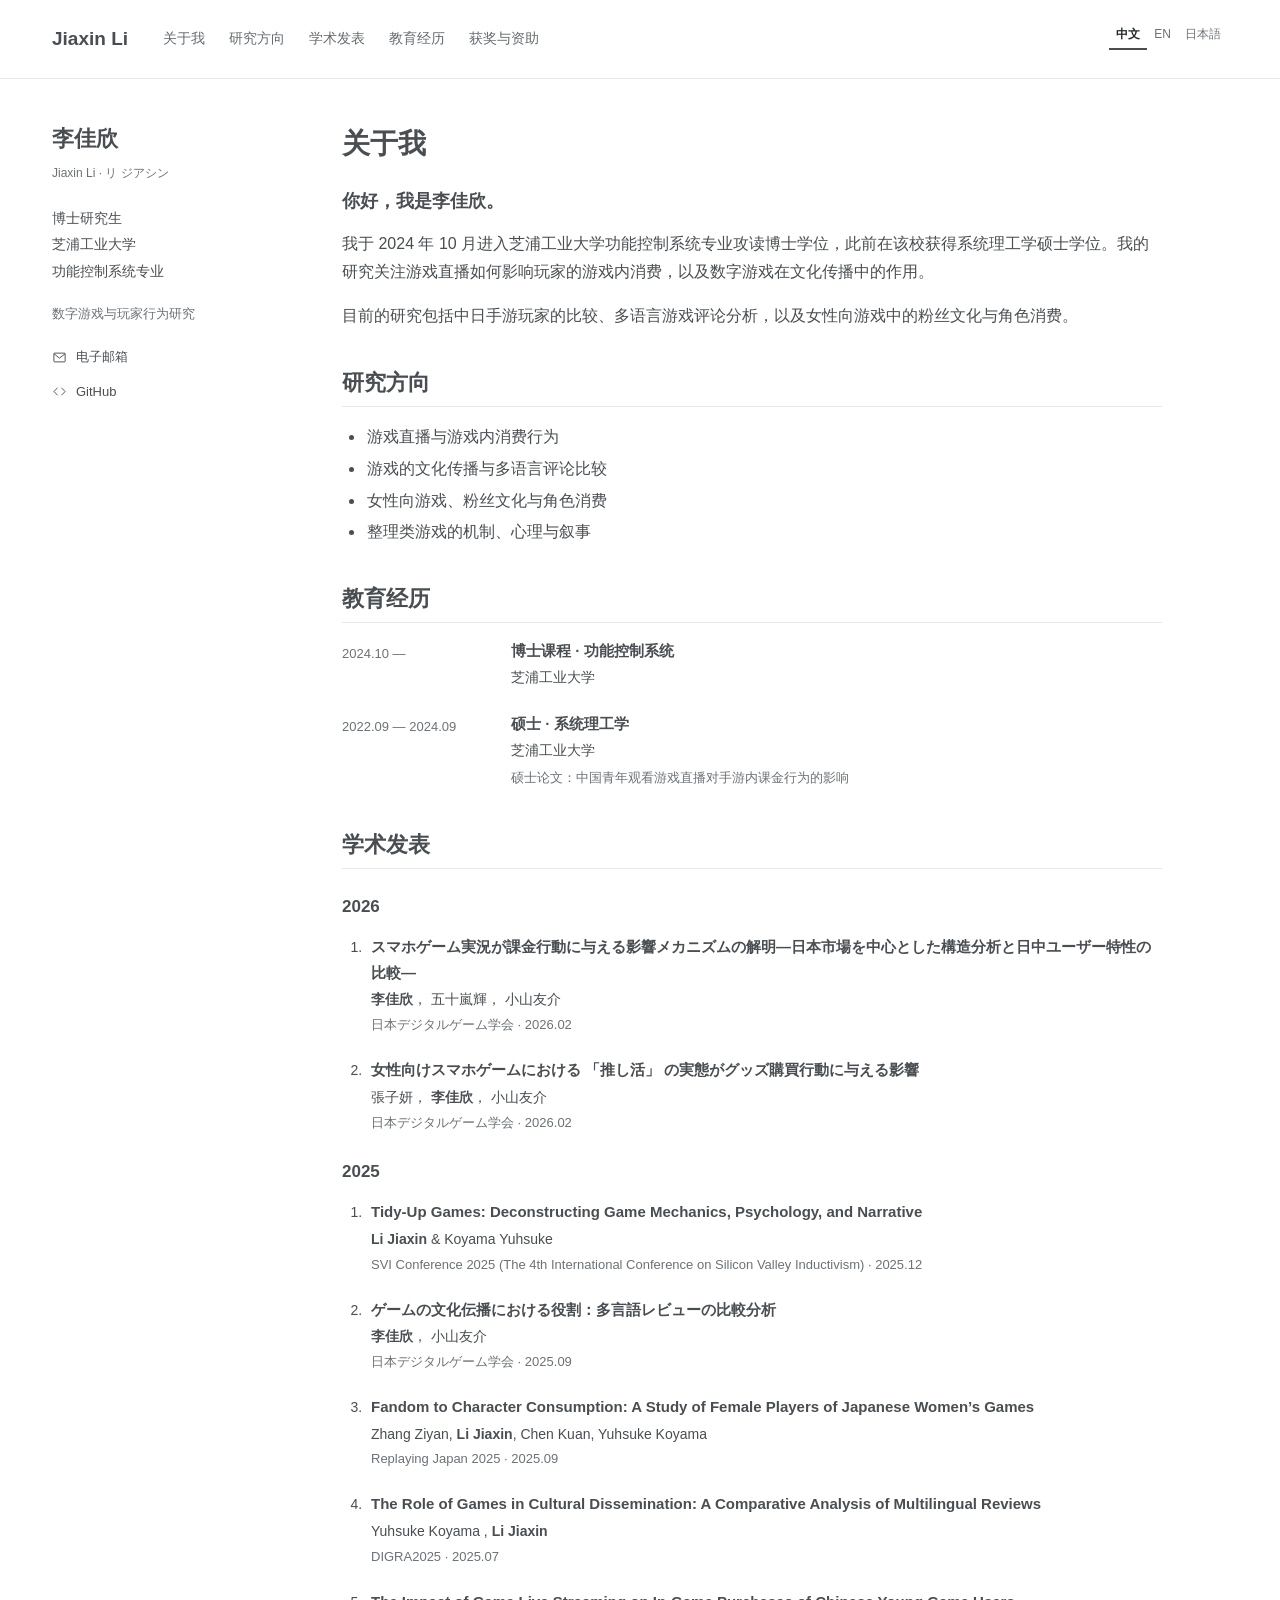
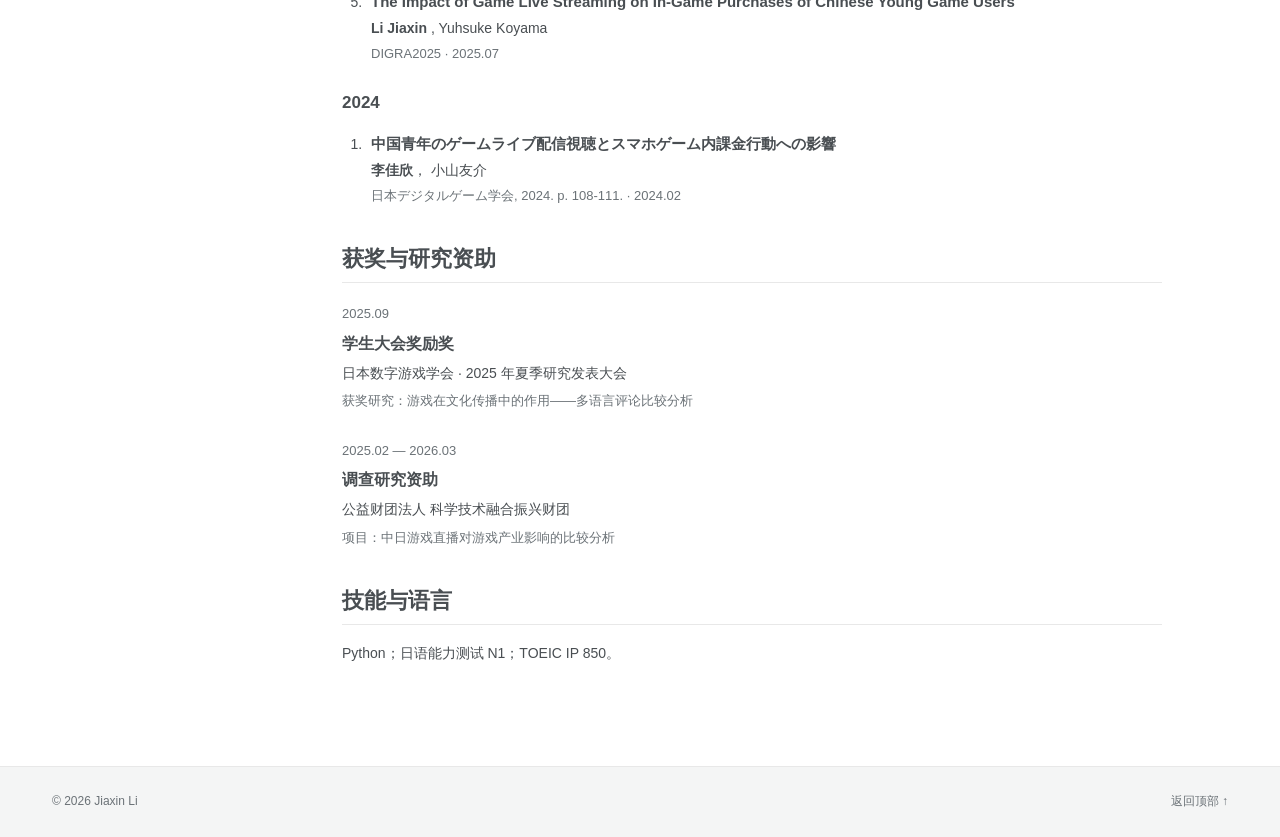
==== commit 2035b8a7: "Use language-specific CJK fonts and remove bachelor education" ====
--- a/index.html
+++ b/index.html
@@ -4,7 +4,7 @@
 <meta charset="utf-8"><meta name="viewport" content="width=device-width,initial-scale=1">
 <meta name="description" content="李佳欣的个人学术主页：数字游戏、直播与消费行为、跨文化研究。">
 <title>李佳欣 · 个人学术主页</title>
-<link rel="stylesheet" href="style.css"><script src="script.js" defer></script>
+<link rel="stylesheet" href="style.css?v=2"><script src="script.js" defer></script>
 </head><body>
 <a data-zh="跳至正文" data-en="Skip to content" data-ja="本文へスキップ" class="skip-link" href="#about">跳至正文</a>
 <header class="masthead"><div class="topbar"><a class="site-name" href="#home">Jiaxin Li</a><nav aria-label="站内导航">
@@ -17,7 +17,7 @@
 <button type="button" data-language="zh" aria-pressed="true" lang="zh-CN">中文</button><button type="button" data-language="en" aria-pressed="false" lang="en">EN</button><button type="button" data-language="ja" aria-pressed="false" lang="ja">日本語</button>
 </div></div></header><div class="page-layout" id="home"><aside class="profile" aria-label="Jiaxin Li">
 <h2 data-zh="李佳欣" data-en="Jiaxin Li" data-ja="李 佳欣" class="profile-name">李佳欣</h2>
-<p class="name-reading">Jiaxin Li · リ ジアシン</p>
+<p class="name-reading"><span lang="en">Jiaxin Li</span> · <span lang="ja">リ ジアシン</span></p>
 <p data-zh="博士研究生" data-en="Doctoral student" data-ja="博士課程" class="profile-role">博士研究生</p>
 <p data-zh="芝浦工业大学" data-en="Shibaura Institute of Technology" data-ja="芝浦工業大学" class="profile-affiliation">芝浦工业大学</p>
 <p data-zh="功能控制系统专业" data-en="Functional Control Systems" data-ja="機能制御システム専攻" class="profile-major">功能控制系统专业</p>
@@ -43,9 +43,6 @@
 <article class="timeline-entry"><span class="timeline-date">2022.09 — 2024.09</span><div><h3 data-zh="硕士 · 系统理工学" data-en="Master’s degree · Systems Engineering and Science" data-ja="修士・システム理工学専攻" >硕士 · 系统理工学</h3><p data-zh="芝浦工业大学" data-en="Shibaura Institute of Technology" data-ja="芝浦工業大学" >芝浦工业大学</p>
 <p data-zh="硕士论文：中国青年观看游戏直播对手游内课金行为的影响" data-en="Master’s thesis: The influence of game live-stream viewing on in-game purchases among young Chinese mobile game users." data-ja="修士論文：中国青年のゲームライブ配信視聴とスマホゲーム内課金行動への影響" class="muted">硕士论文：中国青年观看游戏直播对手游内课金行为的影响</p>
 </div></article>
-<article class="timeline-entry"><span class="timeline-date">2016.09 — 2020.08</span><div><h3 data-zh="学士 · 财务管理" data-en="Bachelor’s degree · Financial Management" data-ja="学士・財務管理専攻" >学士 · 财务管理</h3><p data-zh="温州理工学院（原温州大学瓯江学院）" data-en="Wenzhou University of Technology (formerly Oujiang College, Wenzhou University)" data-ja="温州理工学院（旧・温州大学甌江学院）" >温州理工学院（原温州大学瓯江学院）</p>
-</div></article>
-
 </div></section><section id="publications">
 <h2 data-zh="学术发表" data-en="Conference presentations" data-ja="学会発表" >学术发表</h2>
 <h3 class="year-heading">2026</h3><ol class="publication-list">
--- a/style.css
+++ b/style.css
@@ -1 +1,6 @@
-:root{--ink:#494e52;--muted:#6b7277;--line:#e8e8e8;--link:#25738e;--header-height:78px}*{box-sizing:border-box}html{scroll-behavior:smooth;scroll-padding-top:100px}body{margin:0;color:var(--ink);background:#fff;font-family:-apple-system,BlinkMacSystemFont,"Segoe UI",Arial,"Hiragino Kaku Gothic ProN","Yu Gothic","Microsoft YaHei",sans-serif;font-size:16px;line-height:1.8}a{color:var(--link);text-decoration:none}a:hover{text-decoration:underline}button,a{-webkit-tap-highlight-color:transparent}a:focus-visible,button:focus-visible{outline:2px solid var(--link);outline-offset:4px}.skip-link{position:absolute;left:16px;top:-100px;z-index:30;background:#fff;padding:8px}.skip-link:focus{top:8px}.masthead{border-bottom:1px solid var(--line);position:sticky;top:0;background:#fff;z-index:10}.topbar{max-width:1240px;min-height:var(--header-height);margin:auto;padding:18px 32px;display:flex;align-items:center;gap:35px}.site-name{font-size:19px;font-weight:700;color:var(--ink);white-space:nowrap}.topbar nav{display:flex;gap:24px;align-items:center;flex-wrap:wrap;font-size:14px}.topbar nav a{color:#646b70}.language-switch{margin-left:auto;display:flex;gap:0;flex-shrink:0;align-self:flex-start;margin-top:5px}.language-switch button{font:inherit;font-size:12px;line-height:1.5;background:none;color:var(--muted);border:0;border-bottom:2px solid transparent;padding:2px 7px 5px;cursor:pointer}.language-switch button[aria-pressed="true"]{color:#25292c;border-bottom-color:var(--ink);font-weight:600}.language-switch button:hover{color:var(--link)}.page-layout{max-width:1240px;margin:0 auto;padding:45px 32px 65px;display:grid;grid-template-columns:225px minmax(0,820px);gap:65px;align-items:start}.profile{position:sticky;top:118px;overflow-wrap:anywhere}.profile-name{font-size:22px;line-height:1.4;margin:0 0 8px;font-weight:700;border:0}.name-reading{font-size:12px;color:var(--muted);margin:0 0 23px}.profile-role,.profile-affiliation,.profile-major{font-size:14px;line-height:1.65;margin:3px 0}.profile-bio{font-size:13px;line-height:1.75;margin:20px 0;color:var(--muted);max-width:210px}.profile-links{list-style:none;padding:0;margin:20px 0;font-size:13px}.profile-links li{margin:8px 0}.profile-links a{color:var(--ink);display:inline-flex;gap:9px;align-items:center}.profile-links svg{height:15px;width:15px;fill:none;stroke:currentColor;stroke-width:1.5}.content{min-width:0}.content section{margin:0 0 35px}.content h1{font-size:28px;line-height:1.4;margin:0 0 22px;font-weight:700}.content h2{font-size:22px;line-height:1.5;margin:0 0 16px;padding-bottom:7px;border-bottom:1px solid var(--line);font-weight:650}.content p{margin:0 0 15px}.content .intro{font-size:18px;font-weight:600;margin-bottom:12px}.research-list{padding-left:23px;margin:0}.research-list li{padding-left:2px;margin-bottom:3px}.education-list{margin-top:8px}.timeline-entry{display:grid;grid-template-columns:155px minmax(0,1fr);gap:14px;margin-bottom:18px}.timeline-date{font-size:13px;color:var(--muted);padding-top:3px;font-variant-numeric:tabular-nums}.timeline-entry h3{font-size:15px;font-weight:600;line-height:1.6;margin:0 0 3px}.timeline-entry p{font-size:14px;line-height:1.7;margin:0 0 4px}.muted{color:var(--muted);font-size:13px!important}.year-heading{font-size:17px;font-weight:600;margin:23px 0 12px}.publication-list{padding-left:24px;margin:0}.work-entry{padding-left:5px;margin-bottom:21px;font-size:14px;line-height:1.7}.content .paper-title{font-size:15px;font-weight:600;line-height:1.7;margin:0 0 3px;overflow-wrap:anywhere}.content .authors{margin:0 0 2px}.authors strong{font-weight:650}.content .venue{margin:0;color:var(--muted);font-size:13px}.awards-list article{margin:0 0 23px}.small-label{font-size:13px;color:var(--muted)}.awards-list h3{font-size:16px;line-height:1.6;margin:3px 0 5px;font-weight:600}.awards-list p{font-size:14px;line-height:1.7;margin:0 0 5px}#skills p{font-size:14px}footer{background:#f4f5f5;border-top:1px solid var(--line);color:var(--muted);font-size:12px}footer>div{max-width:1240px;padding:24px 32px;margin:auto;display:flex;justify-content:space-between}footer a{color:var(--muted)}@media(max-width:1100px){.topbar{gap:25px}.topbar nav{gap:16px;font-size:13px}.page-layout{grid-template-columns:195px minmax(0,1fr);gap:38px}}@media(max-width:850px){.topbar{position:relative;flex-wrap:wrap;gap:12px;padding:16px 24px}.topbar nav{order:3;width:100%;justify-content:flex-start;gap:12px 23px}.language-switch{margin-top:1px}.page-layout{padding:30px 24px 40px;grid-template-columns:160px minmax(0,1fr);gap:30px}.profile{top:140px}.profile-name{font-size:20px}.profile-role,.profile-affiliation,.profile-major{font-size:13px}.content h1{font-size:25px}.timeline-entry{grid-template-columns:1fr;gap:3px}.content h2{font-size:21px}}@media(max-width:600px){html{scroll-padding-top:135px}.page-layout{display:block;padding-top:24px}.profile{position:static;padding-bottom:22px;margin-bottom:27px;border-bottom:1px solid var(--line)}.profile-name{font-size:23px}.name-reading{margin-bottom:13px}.profile-bio{max-width:none;margin:12px 0}.profile-links{display:flex;gap:25px;margin:12px 0 0}.profile-links li{margin:0}.content{font-size:15px}.content h1{font-size:24px;margin-bottom:18px}.content h2{font-size:20px}.content section{margin-bottom:30px}.topbar nav{gap:9px 17px;font-size:12px}.site-name{font-size:18px}.language-switch button{font-size:12px;padding-left:7px;padding-right:7px}.topbar{gap:11px}.work-entry{padding-left:2px}.publication-list{padding-left:21px}footer>div{padding:20px 24px}}@media(prefers-reduced-motion:reduce){html{scroll-behavior:auto}}
+:root{--ink:#494e52;--muted:#6b7277;--line:#e8e8e8;--link:#25738e;--header-height:78px}*{box-sizing:border-box}html{scroll-behavior:smooth;scroll-padding-top:100px}body{margin:0;color:var(--ink);background:#fff;font-family:-apple-system,BlinkMacSystemFont,"Segoe UI",Arial,"PingFang SC","Microsoft YaHei","Noto Sans CJK SC","Noto Sans SC",sans-serif;font-size:16px;line-height:1.8}a{color:var(--link);text-decoration:none}a:hover{text-decoration:underline}button,a{-webkit-tap-highlight-color:transparent}a:focus-visible,button:focus-visible{outline:2px solid var(--link);outline-offset:4px}.skip-link{position:absolute;left:16px;top:-100px;z-index:30;background:#fff;padding:8px}.skip-link:focus{top:8px}.masthead{border-bottom:1px solid var(--line);position:sticky;top:0;background:#fff;z-index:10}.topbar{max-width:1240px;min-height:var(--header-height);margin:auto;padding:18px 32px;display:flex;align-items:center;gap:35px}.site-name{font-size:19px;font-weight:700;color:var(--ink);white-space:nowrap}.topbar nav{display:flex;gap:24px;align-items:center;flex-wrap:wrap;font-size:14px}.topbar nav a{color:#646b70}.language-switch{margin-left:auto;display:flex;gap:0;flex-shrink:0;align-self:flex-start;margin-top:5px}.language-switch button{font:inherit;font-size:12px;line-height:1.5;background:none;color:var(--muted);border:0;border-bottom:2px solid transparent;padding:2px 7px 5px;cursor:pointer}.language-switch button[aria-pressed="true"]{color:#25292c;border-bottom-color:var(--ink);font-weight:600}.language-switch button:hover{color:var(--link)}.page-layout{max-width:1240px;margin:0 auto;padding:45px 32px 65px;display:grid;grid-template-columns:225px minmax(0,820px);gap:65px;align-items:start}.profile{position:sticky;top:118px;overflow-wrap:anywhere}.profile-name{font-size:22px;line-height:1.4;margin:0 0 8px;font-weight:700;border:0}.name-reading{font-size:12px;color:var(--muted);margin:0 0 23px}.profile-role,.profile-affiliation,.profile-major{font-size:14px;line-height:1.65;margin:3px 0}.profile-bio{font-size:13px;line-height:1.75;margin:20px 0;color:var(--muted);max-width:210px}.profile-links{list-style:none;padding:0;margin:20px 0;font-size:13px}.profile-links li{margin:8px 0}.profile-links a{color:var(--ink);display:inline-flex;gap:9px;align-items:center}.profile-links svg{height:15px;width:15px;fill:none;stroke:currentColor;stroke-width:1.5}.content{min-width:0}.content section{margin:0 0 35px}.content h1{font-size:28px;line-height:1.4;margin:0 0 22px;font-weight:700}.content h2{font-size:22px;line-height:1.5;margin:0 0 16px;padding-bottom:7px;border-bottom:1px solid var(--line);font-weight:650}.content p{margin:0 0 15px}.content .intro{font-size:18px;font-weight:600;margin-bottom:12px}.research-list{padding-left:23px;margin:0}.research-list li{padding-left:2px;margin-bottom:3px}.education-list{margin-top:8px}.timeline-entry{display:grid;grid-template-columns:155px minmax(0,1fr);gap:14px;margin-bottom:18px}.timeline-date{font-size:13px;color:var(--muted);padding-top:3px;font-variant-numeric:tabular-nums}.timeline-entry h3{font-size:15px;font-weight:600;line-height:1.6;margin:0 0 3px}.timeline-entry p{font-size:14px;line-height:1.7;margin:0 0 4px}.muted{color:var(--muted);font-size:13px!important}.year-heading{font-size:17px;font-weight:600;margin:23px 0 12px}.publication-list{padding-left:24px;margin:0}.work-entry{padding-left:5px;margin-bottom:21px;font-size:14px;line-height:1.7}.content .paper-title{font-size:15px;font-weight:600;line-height:1.7;margin:0 0 3px;overflow-wrap:anywhere}.content .authors{margin:0 0 2px}.authors strong{font-weight:650}.content .venue{margin:0;color:var(--muted);font-size:13px}.awards-list article{margin:0 0 23px}.small-label{font-size:13px;color:var(--muted)}.awards-list h3{font-size:16px;line-height:1.6;margin:3px 0 5px;font-weight:600}.awards-list p{font-size:14px;line-height:1.7;margin:0 0 5px}#skills p{font-size:14px}footer{background:#f4f5f5;border-top:1px solid var(--line);color:var(--muted);font-size:12px}footer>div{max-width:1240px;padding:24px 32px;margin:auto;display:flex;justify-content:space-between}footer a{color:var(--muted)}@media(max-width:1100px){.topbar{gap:25px}.topbar nav{gap:16px;font-size:13px}.page-layout{grid-template-columns:195px minmax(0,1fr);gap:38px}}@media(max-width:850px){.topbar{position:relative;flex-wrap:wrap;gap:12px;padding:16px 24px}.topbar nav{order:3;width:100%;justify-content:flex-start;gap:12px 23px}.language-switch{margin-top:1px}.page-layout{padding:30px 24px 40px;grid-template-columns:160px minmax(0,1fr);gap:30px}.profile{top:140px}.profile-name{font-size:20px}.profile-role,.profile-affiliation,.profile-major{font-size:13px}.content h1{font-size:25px}.timeline-entry{grid-template-columns:1fr;gap:3px}.content h2{font-size:21px}}@media(max-width:600px){html{scroll-padding-top:135px}.page-layout{display:block;padding-top:24px}.profile{position:static;padding-bottom:22px;margin-bottom:27px;border-bottom:1px solid var(--line)}.profile-name{font-size:23px}.name-reading{margin-bottom:13px}.profile-bio{max-width:none;margin:12px 0}.profile-links{display:flex;gap:25px;margin:12px 0 0}.profile-links li{margin:0}.content{font-size:15px}.content h1{font-size:24px;margin-bottom:18px}.content h2{font-size:20px}.content section{margin-bottom:30px}.topbar nav{gap:9px 17px;font-size:12px}.site-name{font-size:18px}.language-switch button{font-size:12px;padding-left:7px;padding-right:7px}.topbar{gap:11px}.work-entry{padding-left:2px}.publication-list{padding-left:21px}footer>div{padding:20px 24px}}@media(prefers-reduced-motion:reduce){html{scroll-behavior:auto}}
+
+/* Match CJK glyphs to the active language, including original Japanese titles. */
+html:lang(zh) body{font-family:"PingFang SC","Microsoft YaHei","Noto Sans CJK SC","Noto Sans SC","Source Han Sans SC",-apple-system,BlinkMacSystemFont,"Segoe UI",Arial,sans-serif}
+html:lang(ja) body,[lang="ja"]{font-family:"Hiragino Kaku Gothic ProN","Hiragino Sans","Yu Gothic","Meiryo","Noto Sans CJK JP","Noto Sans JP",sans-serif}
+[lang="zh-CN"]:not(html){font-family:"PingFang SC","Microsoft YaHei","Noto Sans CJK SC","Noto Sans SC","Source Han Sans SC",sans-serif}
